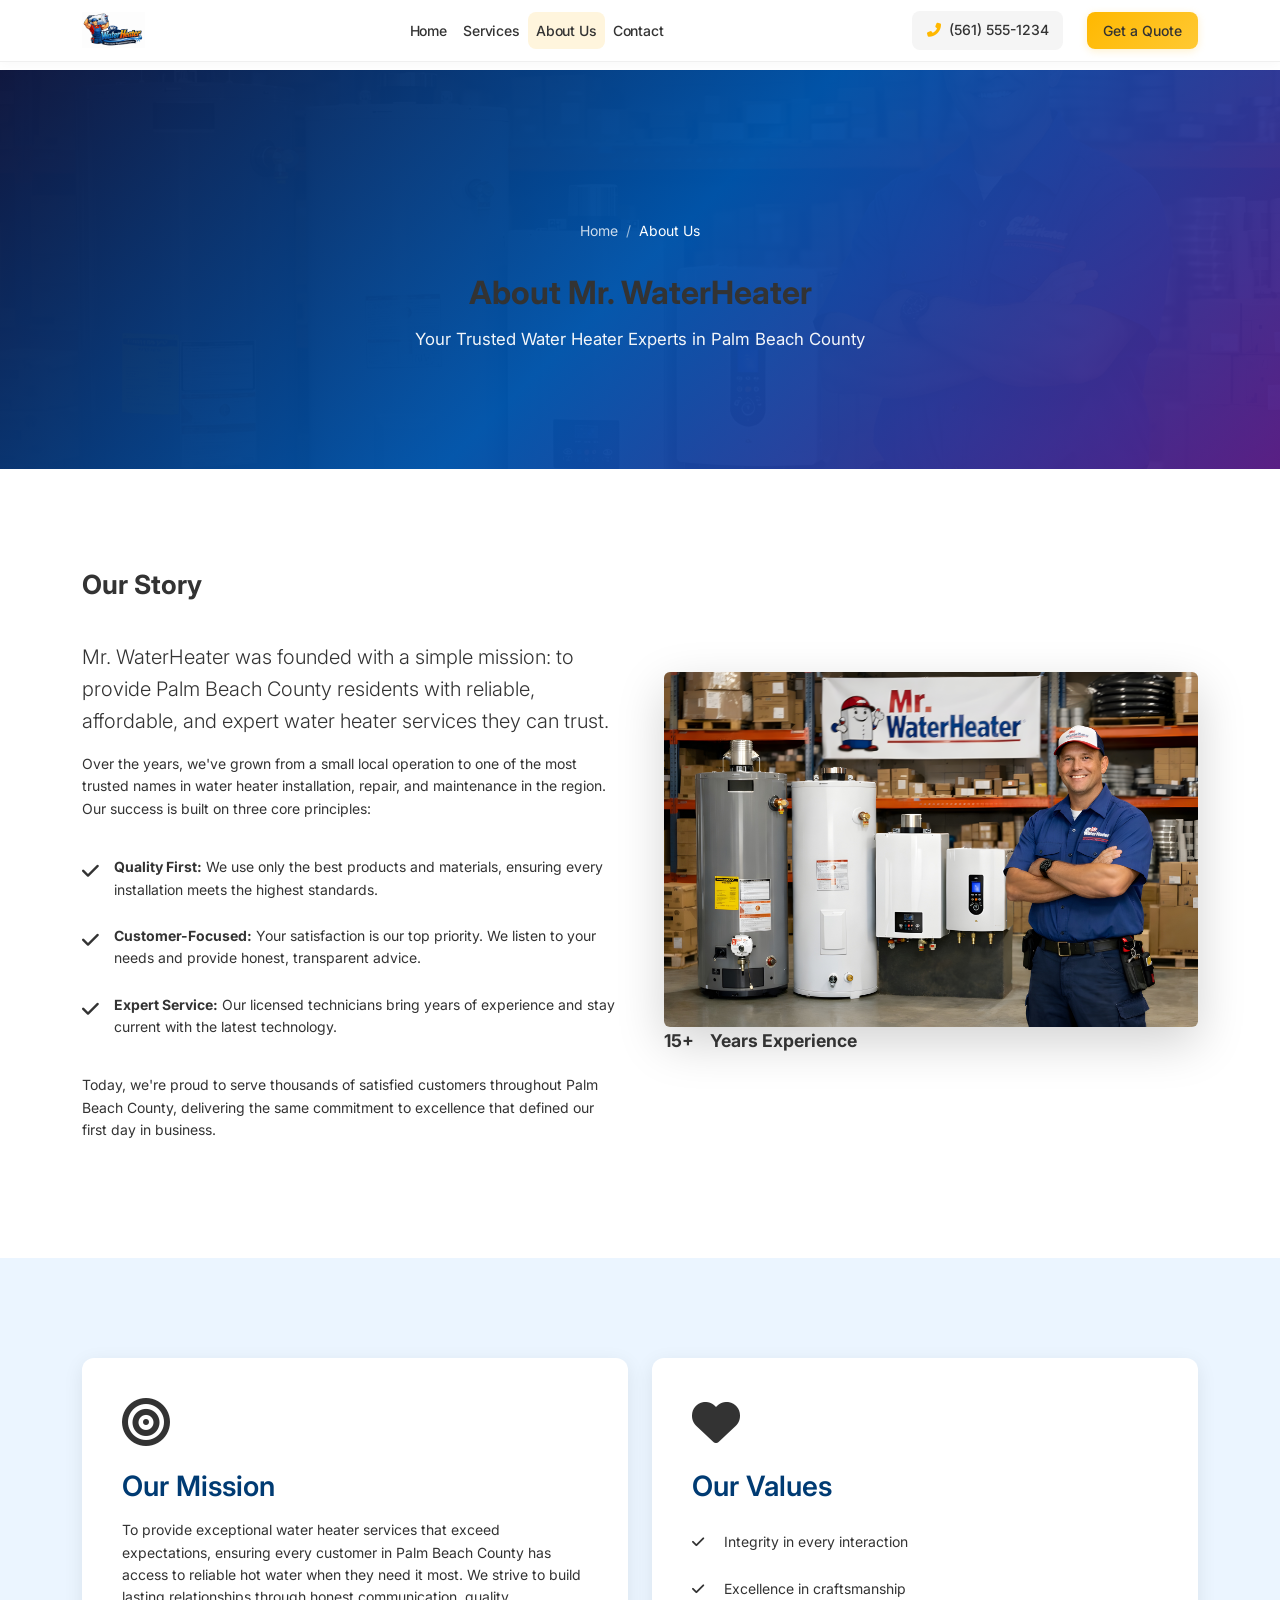
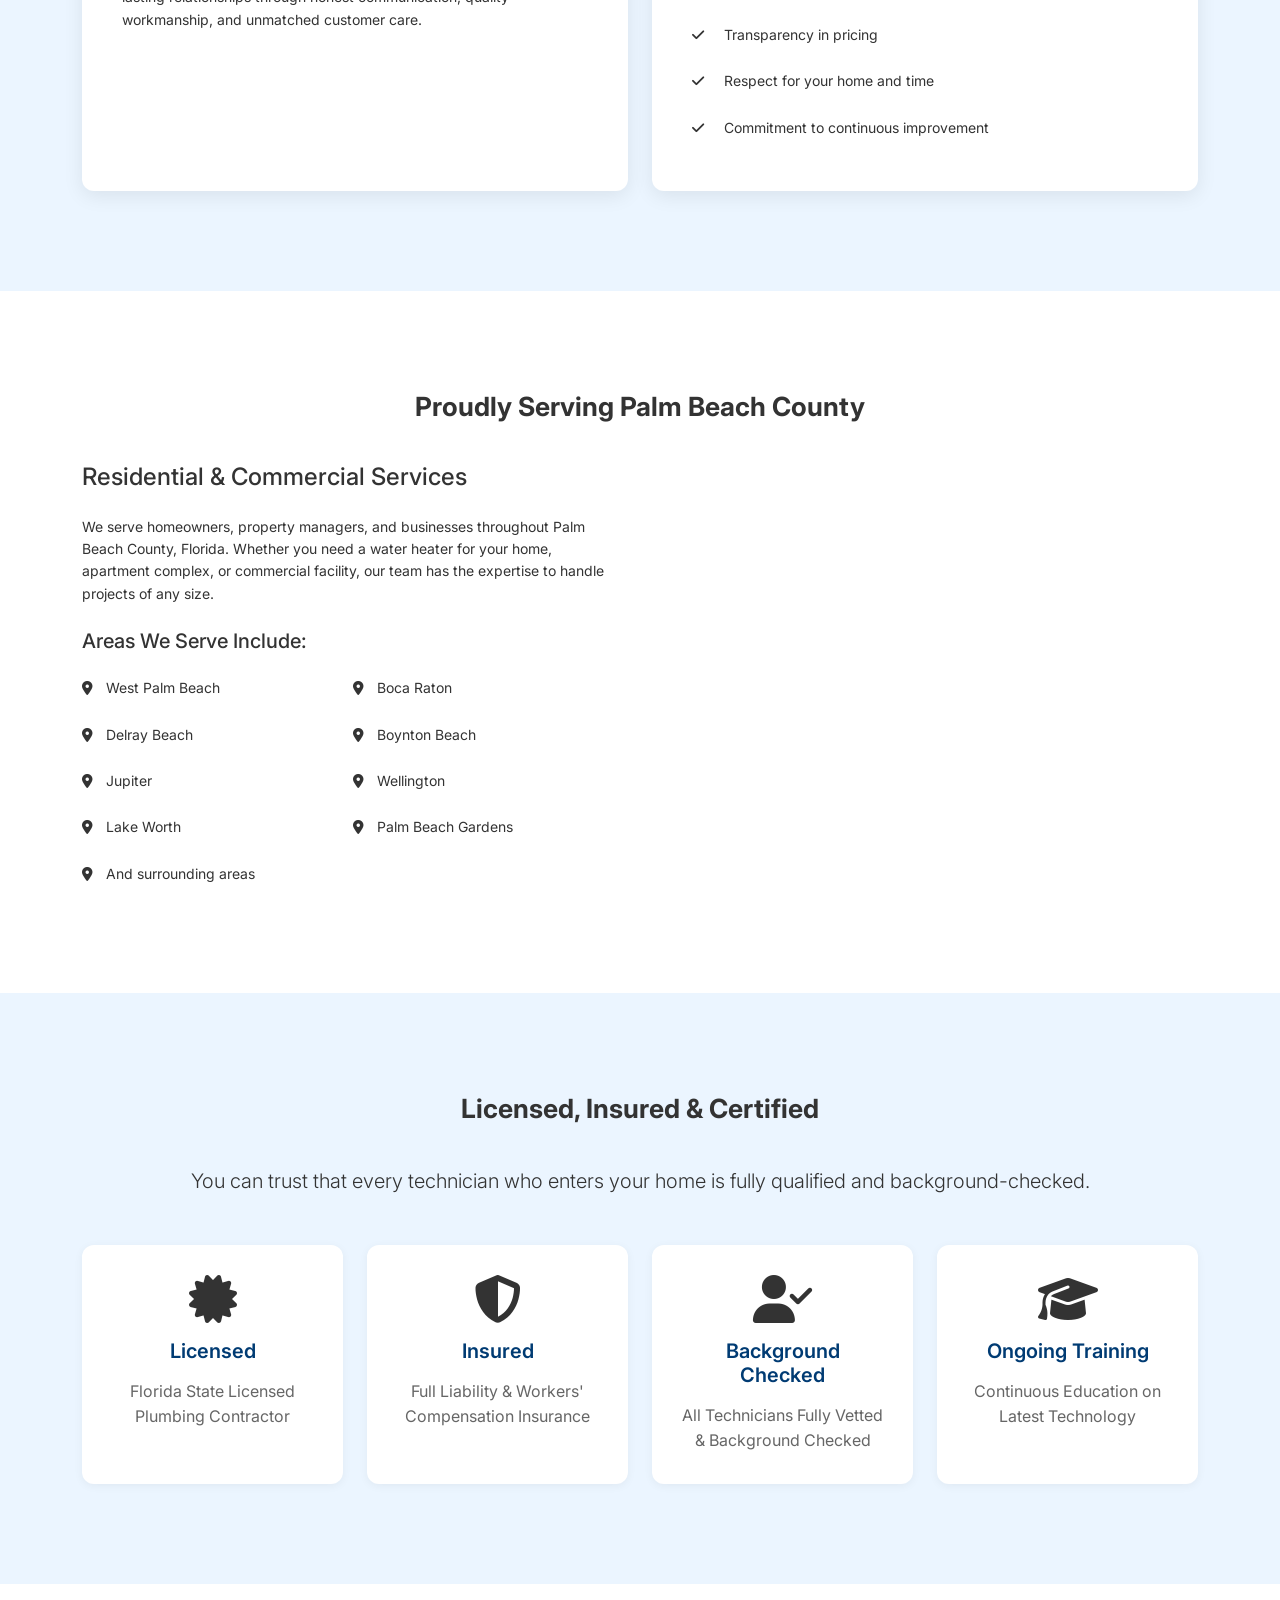
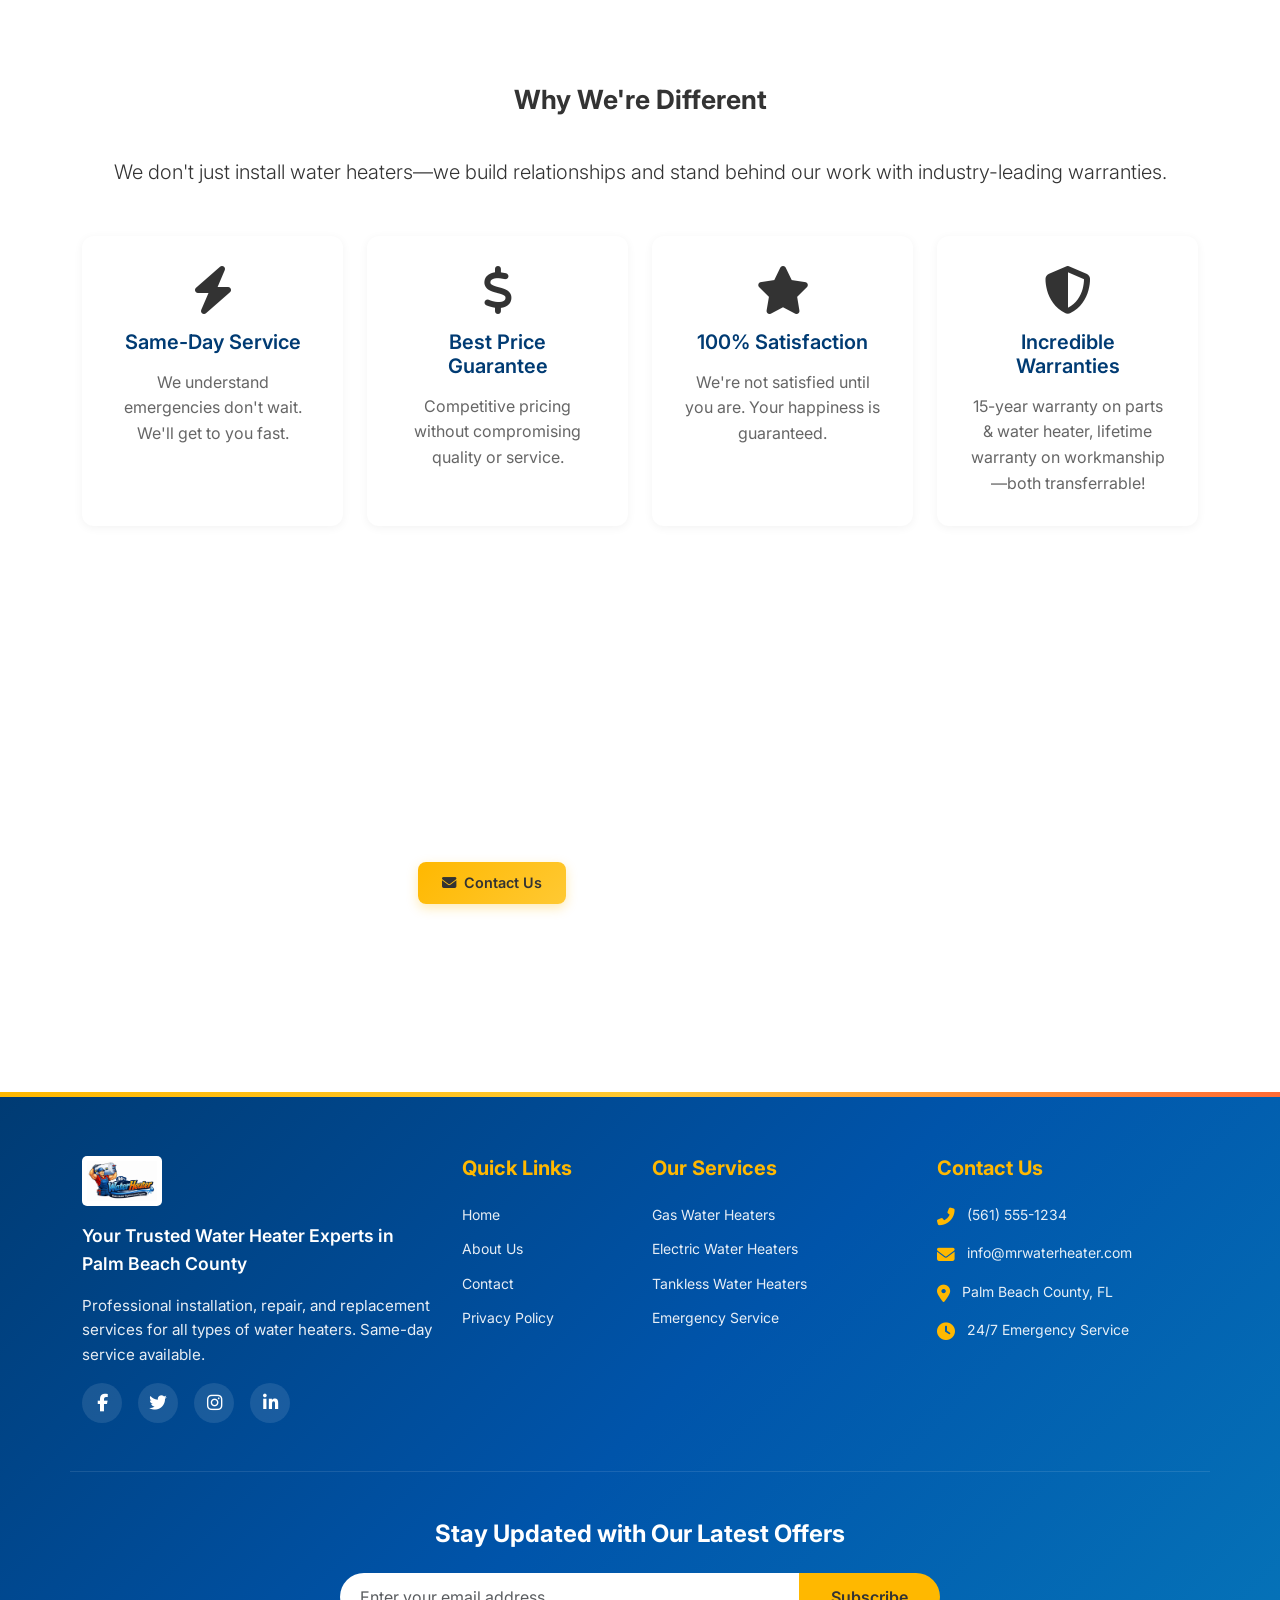
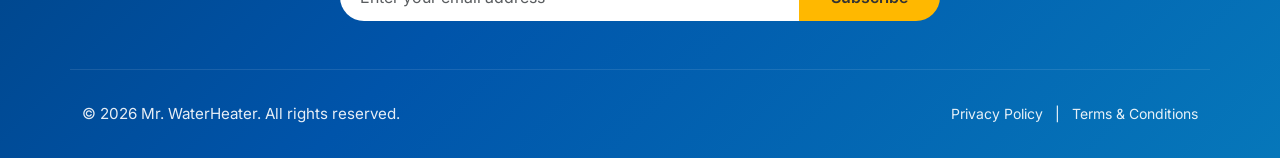
==== about.html @ acf5a7be "phase 1 deployment. Basic structure done basic css implemented" ====
<!DOCTYPE html>
<html lang="en">
<head>
    <meta charset="UTF-8">
    <meta name="viewport" content="width=device-width, initial-scale=1.0">
    <meta name="description" content="About Mr. WaterHeater - Your trusted water heater experts in Palm Beach County, Florida. Learn about our mission, values, and commitment to excellence.">
    <title>About Us - Mr. WaterHeater | Palm Beach County Water Heater Experts</title>
    
    <!-- Bootstrap CSS -->
    <link href="https://cdn.jsdelivr.net/npm/bootstrap@5.3.2/dist/css/bootstrap.min.css" rel="stylesheet">
    <!-- Font Awesome -->
    <link rel="stylesheet" href="https://cdnjs.cloudflare.com/ajax/libs/font-awesome/6.5.1/css/all.min.css">
    <!-- Google Fonts -->
    <link href="https://fonts.googleapis.com/css2?family=Inter:wght@400;500;600;700&display=swap" rel="stylesheet">
    <!-- Custom CSS -->
    <link rel="stylesheet" href="css/style.css">
</head>
<body>
    
    <!-- Navigation -->
    <nav class="navbar navbar-expand-lg navbar-light">
        <div class="container">
            <!-- Logo -->
            <a class="navbar-brand" href="index.html">
                <img src="assets/Mr. WaterHeater Logo v1.jpg" alt="Mr. WaterHeater Logo" class="logo">
            </a>

            <!-- Mobile Toggle Button -->
            <button class="navbar-toggler" type="button" data-bs-toggle="collapse" data-bs-target="#navbarNav" 
                    aria-controls="navbarNav" aria-expanded="false" aria-label="Toggle navigation">
                <span class="navbar-toggler-icon"></span>
            </button>

            <!-- Navigation Menu -->
            <div class="collapse navbar-collapse" id="navbarNav">
                <ul class="navbar-nav mx-auto">
                    <li class="nav-item">
                        <a class="nav-link" href="index.html">Home</a>
                    </li>
                    <li class="nav-item dropdown">
                        <a class="nav-link dropdown-toggle" href="#" id="servicesDropdown" role="button" 
                           data-bs-toggle="dropdown" aria-expanded="false">
                            Services
                        </a>
                        <ul class="dropdown-menu" aria-labelledby="servicesDropdown">
                            <li><a class="dropdown-item" href="gas-water-heaters.html">Gas Water Heaters</a></li>
                            <li><a class="dropdown-item" href="electric-water-heaters.html">Electric Water Heaters</a></li>
                            <li><a class="dropdown-item" href="tankless-water-heaters.html">Tankless Water Heaters</a></li>
                        </ul>
                    </li>
                    <li class="nav-item">
                        <a class="nav-link active" href="about.html">About Us</a>
                    </li>
                    <li class="nav-item">
                        <a class="nav-link" href="contact.html">Contact</a>
                    </li>
                </ul>

                <!-- Phone Number & CTA -->
                <div class="navbar-actions d-flex align-items-center">
                    <a href="tel:+15615551234" class="phone-number me-3">
                        <i class="fas fa-phone-alt me-2"></i>
                        <span>(561) 555-1234</span>
                    </a>
                    <a href="contact.html" class="btn btn-primary btn-nav-cta">Get a Quote</a>
                </div>
            </div>
        </div>
    </nav>

    <!-- Page Hero -->
    <section class="page-hero" style="background-image: linear-gradient(135deg, rgba(16, 24, 64, 0.88) 0%, rgba(0, 84, 170, 0.85) 50%, rgba(88, 28, 135, 0.80) 100%), url('assets/Water Heaters in Warehouse HD.png');">
        <div class="container">
            <div class="row">
                <div class="col-lg-8 mx-auto text-center">
                    <nav aria-label="breadcrumb" class="breadcrumb-nav">
                        <ol class="breadcrumb justify-content-center">
                            <li class="breadcrumb-item"><a href="index.html">Home</a></li>
                            <li class="breadcrumb-item active">About Us</li>
                        </ol>
                    </nav>
                    <h1 class="page-title">About Mr. WaterHeater</h1>
                    <p class="page-subtitle">Your Trusted Water Heater Experts in Palm Beach County</p>
                </div>
            </div>
        </div>
    </section>

    <!-- Main Content -->
    <main class="about-page-content">
        <!-- Company Story -->
        <section class="company-story-section">
            <div class="container">
                <div class="row align-items-center g-5">
                    <div class="col-lg-6 animate-on-scroll">
                        <h2 class="section-title text-start">Our Story</h2>
                        <p class="lead">Mr. WaterHeater was founded with a simple mission: to provide Palm Beach County residents with reliable, affordable, and expert water heater services they can trust.</p>
                        <p>Over the years, we've grown from a small local operation to one of the most trusted names in water heater installation, repair, and maintenance in the region. Our success is built on three core principles:</p>
                        <ul class="values-list">
                            <li><strong>Quality First:</strong> We use only the best products and materials, ensuring every installation meets the highest standards.</li>
                            <li><strong>Customer-Focused:</strong> Your satisfaction is our top priority. We listen to your needs and provide honest, transparent advice.</li>
                            <li><strong>Expert Service:</strong> Our licensed technicians bring years of experience and stay current with the latest technology.</li>
                        </ul>
                        <p>Today, we're proud to serve thousands of satisfied customers throughout Palm Beach County, delivering the same commitment to excellence that defined our first day in business.</p>
                    </div>
                    <div class="col-lg-6 animate-on-scroll">
                        <div class="about-image-wrapper">
                            <img src="assets/Water Heaters in Warehouse HD.png" alt="Mr. WaterHeater Warehouse" class="img-fluid rounded shadow-lg">
                            <div class="experience-badge">
                                <div class="badge-content">
                                    <span class="badge-number">15+</span>
                                    <span class="badge-text">Years Experience</span>
                                </div>
                            </div>
                        </div>
                    </div>
                </div>
            </div>
        </section>

        <!-- Our Mission & Values -->
        <section class="mission-values-section">
            <div class="container">
                <div class="row g-4">
                    <div class="col-lg-6 animate-on-scroll">
                        <div class="mission-card">
                            <i class="fas fa-bullseye"></i>
                            <h3>Our Mission</h3>
                            <p>To provide exceptional water heater services that exceed expectations, ensuring every customer in Palm Beach County has access to reliable hot water when they need it most. We strive to build lasting relationships through honest communication, quality workmanship, and unmatched customer care.</p>
                        </div>
                    </div>
                    <div class="col-lg-6 animate-on-scroll">
                        <div class="mission-card">
                            <i class="fas fa-heart"></i>
                            <h3>Our Values</h3>
                            <ul class="values-checklist">
                                <li>Integrity in every interaction</li>
                                <li>Excellence in craftsmanship</li>
                                <li>Transparency in pricing</li>
                                <li>Respect for your home and time</li>
                                <li>Commitment to continuous improvement</li>
                            </ul>
                        </div>
                    </div>
                </div>
            </div>
        </section>

        <!-- Service Area -->
        <section class="service-area-section">
            <div class="container">
                <h2 class="section-title">Proudly Serving Palm Beach County</h2>
                <div class="row align-items-center g-5">
                    <div class="col-lg-6 animate-on-scroll">
                        <h3 class="h4 mb-4">Residential & Commercial Services</h3>
                        <p>We serve homeowners, property managers, and businesses throughout Palm Beach County, Florida. Whether you need a water heater for your home, apartment complex, or commercial facility, our team has the expertise to handle projects of any size.</p>
                        <h4 class="h5 mt-4 mb-3">Areas We Serve Include:</h4>
                        <ul class="service-cities-list">
                            <li>West Palm Beach</li>
                            <li>Boca Raton</li>
                            <li>Delray Beach</li>
                            <li>Boynton Beach</li>
                            <li>Jupiter</li>
                            <li>Wellington</li>
                            <li>Lake Worth</li>
                            <li>Palm Beach Gardens</li>
                            <li>And surrounding areas</li>
                        </ul>
                    </div>
                    <div class="col-lg-6 animate-on-scroll">
                        <div class="map-wrapper">
                            <iframe 
                                src="https://www.google.com/maps/embed?pb=!1m18!1m12!1m3!1d456563.2796343468!2d-80.35813584999999!3d26.709723999999997!2m3!1f0!2f0!3f0!3m2!1i1024!2i768!4f13.1!3m3!1m2!1s0x88d8d6f0e3adf50f%3A0x5e2e5b5d5e5e5e5e!2sPalm%20Beach%20County%2C%20FL!5e0!3m2!1sen!2sus!4v1620000000000!5m2!1sen!2sus" 
                                width="100%" 
                                height="400" 
                                style="border:0; border-radius: 12px;" 
                                allowfullscreen="" 
                                loading="lazy">
                            </iframe>
                        </div>
                    </div>
                </div>
            </div>
        </section>

        <!-- Certifications & Licenses -->
        <section class="certifications-section">
            <div class="container">
                <h2 class="section-title">Licensed, Insured & Certified</h2>
                <p class="text-center lead mb-5">You can trust that every technician who enters your home is fully qualified and background-checked.</p>
                <div class="row g-4">
                    <div class="col-lg-3 col-md-6 animate-on-scroll">
                        <div class="cert-card">
                            <i class="fas fa-certificate"></i>
                            <h4>Licensed</h4>
                            <p>Florida State Licensed Plumbing Contractor</p>
                        </div>
                    </div>
                    <div class="col-lg-3 col-md-6 animate-on-scroll">
                        <div class="cert-card">
                            <i class="fas fa-shield-alt"></i>
                            <h4>Insured</h4>
                            <p>Full Liability & Workers' Compensation Insurance</p>
                        </div>
                    </div>
                    <div class="col-lg-3 col-md-6 animate-on-scroll">
                        <div class="cert-card">
                            <i class="fas fa-user-check"></i>
                            <h4>Background Checked</h4>
                            <p>All Technicians Fully Vetted & Background Checked</p>
                        </div>
                    </div>
                    <div class="col-lg-3 col-md-6 animate-on-scroll">
                        <div class="cert-card">
                            <i class="fas fa-graduation-cap"></i>
                            <h4>Ongoing Training</h4>
                            <p>Continuous Education on Latest Technology</p>
                        </div>
                    </div>
                </div>
            </div>
        </section>

        <!-- Why We're Different -->
        <section class="why-different-section">
            <div class="container">
                <h2 class="section-title">Why We're Different</h2>
                <p class="text-center lead mb-5">We don't just install water heaters—we build relationships and stand behind our work with industry-leading warranties.</p>
                <div class="row g-4">
                    <div class="col-lg-3 col-md-6 animate-on-scroll">
                        <div class="difference-card">
                            <i class="fas fa-bolt"></i>
                            <h4>Same-Day Service</h4>
                            <p>We understand emergencies don't wait. We'll get to you fast.</p>
                        </div>
                    </div>
                    <div class="col-lg-3 col-md-6 animate-on-scroll">
                        <div class="difference-card">
                            <i class="fas fa-dollar-sign"></i>
                            <h4>Best Price Guarantee</h4>
                            <p>Competitive pricing without compromising quality or service.</p>
                        </div>
                    </div>
                    <div class="col-lg-3 col-md-6 animate-on-scroll">
                        <div class="difference-card">
                            <i class="fas fa-star"></i>
                            <h4>100% Satisfaction</h4>
                            <p>We're not satisfied until you are. Your happiness is guaranteed.</p>
                        </div>
                    </div>
                    <div class="col-lg-3 col-md-6 animate-on-scroll">
                        <div class="difference-card">
                            <i class="fas fa-shield-alt"></i>
                            <h4>Incredible Warranties</h4>
                            <p>15-year warranty on parts & water heater, lifetime warranty on workmanship—both transferrable!</p>
                        </div>
                    </div>
                </div>
            </div>
        </section>

        <!-- CTA Section -->
        <section class="about-cta-section">
            <div class="container text-center">
                <h2 class="section-title">Ready to Experience the Mr. WaterHeater Difference?</h2>
                <p class="lead mb-4">Contact us today for a free consultation or to schedule your service.</p>
                <div class="cta-buttons">
                    <a href="contact.html" class="btn btn-primary btn-lg me-3 mb-3">
                        <i class="fas fa-envelope me-2"></i>Contact Us
                    </a>
                    <a href="tel:+15615551234" class="btn btn-outline btn-lg mb-3">
                        <i class="fas fa-phone-alt me-2"></i>Call (561) 555-1234
                    </a>
                </div>
            </div>
        </section>
    </main>

    <!-- Footer -->
    <footer class="footer">
        <div class="container">
            <div class="row footer-content">
                <!-- Company Info -->
                <div class="col-lg-4 col-md-6 mb-4 mb-lg-0">
                    <img src="assets/Mr. WaterHeater Logo v1.jpg" alt="Mr. WaterHeater Logo" class="footer-logo mb-3">
                    <p class="footer-tagline">Your Trusted Water Heater Experts in Palm Beach County</p>
                    <p class="footer-about">Professional installation, repair, and replacement services for all types of water heaters. Same-day service available.</p>
                    <div class="social-icons mt-3">
                        <a href="#" class="social-icon" aria-label="Facebook"><i class="fab fa-facebook-f"></i></a>
                        <a href="#" class="social-icon" aria-label="Twitter"><i class="fab fa-twitter"></i></a>
                        <a href="#" class="social-icon" aria-label="Instagram"><i class="fab fa-instagram"></i></a>
                        <a href="#" class="social-icon" aria-label="LinkedIn"><i class="fab fa-linkedin-in"></i></a>
                    </div>
                </div>

                <!-- Quick Links -->
                <div class="col-lg-2 col-md-6 mb-4 mb-lg-0">
                    <h5 class="footer-heading">Quick Links</h5>
                    <ul class="footer-links">
                        <li><a href="index.html">Home</a></li>
                        <li><a href="about.html">About Us</a></li>
                        <li><a href="contact.html">Contact</a></li>
                        <li><a href="privacy.html">Privacy Policy</a></li>
                    </ul>
                </div>

                <!-- Services -->
                <div class="col-lg-3 col-md-6 mb-4 mb-lg-0">
                    <h5 class="footer-heading">Our Services</h5>
                    <ul class="footer-links">
                        <li><a href="gas-water-heaters.html">Gas Water Heaters</a></li>
                        <li><a href="electric-water-heaters.html">Electric Water Heaters</a></li>
                        <li><a href="tankless-water-heaters.html">Tankless Water Heaters</a></li>
                        <li><a href="contact.html">Emergency Service</a></li>
                    </ul>
                </div>

                <!-- Contact Info -->
                <div class="col-lg-3 col-md-6 mb-4 mb-lg-0">
                    <h5 class="footer-heading">Contact Us</h5>
                    <ul class="footer-contact">
                        <li>
                            <i class="fas fa-phone-alt"></i>
                            <a href="tel:+15615551234">(561) 555-1234</a>
                        </li>
                        <li>
                            <i class="fas fa-envelope"></i>
                            <a href="mailto:info@mrwaterheater.com">info@mrwaterheater.com</a>
                        </li>
                        <li>
                            <i class="fas fa-map-marker-alt"></i>
                            <span>Palm Beach County, FL</span>
                        </li>
                        <li>
                            <i class="fas fa-clock"></i>
                            <span>24/7 Emergency Service</span>
                        </li>
                    </ul>
                </div>
            </div>

            <!-- Newsletter -->
            <div class="row footer-newsletter">
                <div class="col-lg-8 mx-auto text-center">
                    <h5 class="newsletter-heading">Stay Updated with Our Latest Offers</h5>
                    <form class="newsletter-form">
                        <div class="input-group">
                            <input type="email" class="form-control" placeholder="Enter your email address" required>
                            <button class="btn btn-accent" type="submit">Subscribe</button>
                        </div>
                    </form>
                </div>
            </div>

            <!-- Copyright Bar -->
            <div class="footer-bottom">
                <div class="row align-items-center">
                    <div class="col-md-6 text-center text-md-start">
                        <p class="mb-0">&copy; 2026 Mr. WaterHeater. All rights reserved.</p>
                    </div>
                    <div class="col-md-6 text-center text-md-end">
                        <a href="privacy.html" class="footer-bottom-link">Privacy Policy</a>
                        <span class="mx-2">|</span>
                        <a href="privacy.html" class="footer-bottom-link">Terms & Conditions</a>
                    </div>
                </div>
            </div>
        </div>
    </footer>

    <!-- Bootstrap JS -->
    <script src="https://cdn.jsdelivr.net/npm/bootstrap@5.3.2/dist/js/bootstrap.bundle.min.js"></script>
    <!-- Custom JS -->
    <script src="js/main.js"></script>
</body>
</html>
---- css/style.css ----
/* ==========================================
   Mr. WaterHeater - Custom Styles
   ========================================== */

/* ==========================================
   CSS Custom Properties (Color Palette)
   ========================================== */
:root {
    /* Primary Blues */
    --primary-dark: #003B73;
    --primary: #0054AA;
    --primary-light: #0677BA;
    --primary-lighter: #7BADD7;
    --primary-lightest: #EBF5FF;
    
    /* Modern Gradient Colors (inspired by ankar.ai) */
    --gradient-dark: #101840;
    --gradient-purple: #581C87;
    --gradient-blue: #0054AA;
    
    /* Accent Yellows/Golds */
    --accent-primary: #FFB800;
    --accent: #FFC933;
    --accent-light: #FFD966;
    --accent-lighter: #FFE999;
    --accent-lightest: #FFF5DD;
    
    /* Accent Oranges */
    --secondary: #FF6B35;
    --secondary-light: #FF8856;
    --secondary-lighter: #FFB599;
    --secondary-lightest: #FFE5DB;
    --secondary-bg: #FFF4F0;
    
    /* Neutral Colors */
    --white: #FFFFFF;
    --black: #000000;
    --gray-dark: #333333;
    --gray: #666666;
    --gray-light: #999999;
    --gray-lighter: #CCCCCC;
    --gray-lightest: #F5F5F5;
    
    /* Typography */
    --font-primary: 'Inter', sans-serif;
    --font-size-base: 14px;
    
    /* Spacing */
    --section-padding: 80px 0;
    --section-padding-mobile: 50px 0;
}

/* ==========================================
   Global Styles
   ========================================== */
* {
    margin: 0;
    padding: 0;
    box-sizing: border-box;
}

body {
    font-family: var(--font-primary);
    font-size: var(--font-size-base);
    color: var(--gray-dark);
    line-height: 1.6;
    overflow-x: hidden;
    padding-top: 70px; /* Match navbar height */
}

h1, h2, h3, h4, h5, h6 {
    font-weight: 700;
    line-height: 1.2;
    margin-bottom: 1rem;
    color: var(--gray-dark);
}

h1 { font-size: 2rem; }
h2 { font-size: 1.65rem; }
h3 { font-size: 1.35rem; }
h4 { font-size: 1.1rem; }
h5 { font-size: 0.95rem; }
h6 { font-size: 0.85rem; }

p {
    margin-bottom: 1rem;
}

a {
    text-decoration: none;
    transition: all 0.3s ease;
}

img {
    max-width: 100%;
    height: auto;
}

/* ==========================================
   Button Styles
   ========================================== */
.btn-primary {
    background: linear-gradient(135deg, var(--accent-primary) 0%, var(--accent) 100%);
    border: none;
    color: var(--gray-dark);
    padding: 0.65rem 1.5rem;
    font-weight: 600;
    font-size: 0.9rem;
    border-radius: 8px;
    transition: all 0.3s ease;
    box-shadow: 0 4px 12px rgba(255, 184, 0, 0.3);
}

.btn-primary:hover {
    background: linear-gradient(135deg, var(--accent) 0%, var(--accent-primary) 100%);
    transform: translateY(-3px);
    box-shadow: 0 6px 20px rgba(255, 184, 0, 0.4);
    color: var(--gray-dark);
}

.btn-secondary {
    background: linear-gradient(135deg, var(--primary) 0%, var(--primary-light) 100%);
    border: none;
    color: var(--white);
    padding: 12px 30px;
    font-weight: 600;
    border-radius: 8px;
    transition: all 0.3s ease;
    box-shadow: 0 4px 12px rgba(0, 84, 170, 0.25);
}

.btn-secondary:hover {
    background: linear-gradient(135deg, var(--primary-dark) 0%, var(--primary) 100%);
    transform: translateY(-3px);
    box-shadow: 0 6px 20px rgba(0, 84, 170, 0.35);
    color: var(--white);
}

.btn-outline {
    background-color: transparent;
    border: 2px solid var(--white);
    color: var(--white);
    padding: 12px 30px;
    font-weight: 600;
    border-radius: 8px;
    transition: all 0.3s ease;
}

.btn-outline:hover {
    background-color: var(--white);
    color: var(--primary-dark);
    transform: translateY(-2px);
    box-shadow: 0 4px 15px rgba(255, 255, 255, 0.3);
}

/* ==========================================
   Navigation - Modern Fintech Design
   ========================================== */
.navbar {
    position: fixed;
    top: 0;
    left: 0;
    right: 0;
    padding: 0.75rem 0;
    transition: all 0.3s ease;
    z-index: 1000;
    background: var(--white);
    border-bottom: 1px solid rgba(0, 0, 0, 0.06);
    box-shadow: 0 2px 12px rgba(0, 0, 0, 0.03);
}

.navbar .container {
    display: flex;
    align-items: center;
    justify-content: space-between;
    flex-wrap: wrap;
}

@keyframes navSlideDown {
    from {
        transform: translateY(-100%);
        opacity: 0;
    }
    to {
        transform: translateY(0);
        opacity: 1;
    }
}

.navbar.scrolled {
    padding: 0.75rem 0;
    box-shadow: 0 2px 16px rgba(0, 0, 0, 0.06);
    border-bottom: 1px solid rgba(0, 0, 0, 0.08);
}

/* Logo */
.navbar-brand {
    padding: 0;
    transition: all 0.3s ease;
}

.navbar-brand .logo {
    height: 38px;
    width: auto;
    transition: all 0.3s ease;
}

.navbar.scrolled .navbar-brand .logo {
    height: 38px;
}

/* Navbar Collapse */
.navbar-collapse {
    display: flex;
    flex-grow: 1;
    align-items: center;
    justify-content: space-between;
}

/* Navigation Links */
.navbar-nav .nav-link {
    color: var(--gray-dark);
    font-weight: 500;
    padding: 0.5rem 0.9rem;
    transition: all 0.3s ease;
    position: relative;
    font-size: 0.875rem;
    letter-spacing: -0.01em;
    line-height: 1.5;
}

.navbar-nav .nav-link:hover {
    color: var(--gray-dark);
    background: var(--gray-lightest);
    border-radius: 8px;
}

.navbar-nav .nav-link.active {
    color: var(--gray-dark);
    background: var(--accent-lightest);
    border-radius: 8px;
}

.navbar-nav .nav-link::after {
    display: none;
}

/* Dropdown Menu */
.dropdown-menu {
    border: 1px solid rgba(0, 0, 0, 0.08);
    background: var(--white);
    box-shadow: 0 12px 40px rgba(0, 0, 0, 0.12);
    border-radius: 12px;
    padding: 0.5rem;
    margin-top: 0.5rem;
}

.dropdown-item {
    padding: 0.55rem 0.9rem;
    color: var(--gray-dark);
    transition: all 0.3s ease;
    border-radius: 8px;
    font-weight: 500;
    font-size: 0.875rem;
}

.dropdown-item:hover {
    background: var(--gray-lightest);
    color: var(--gray-dark);
    transform: translateX(4px);
}

.dropdown-item.active {
    background: var(--accent-lightest);
    color: var(--gray-dark);
}

/* Phone Number */
.phone-number {
    color: var(--gray-dark);
    font-weight: 500;
    text-decoration: none;
    font-size: 0.875rem;
    white-space: nowrap;
    transition: all 0.3s ease;
    padding: 0.5rem 0.9rem;
    border-radius: 8px;
    background: var(--gray-lightest);
    display: inline-flex;
    align-items: center;
    flex-shrink: 0;
    min-width: fit-content;
}

.phone-number:hover {
    background: var(--gray-lighter);
    color: var(--gray-dark);
    transform: scale(1.02);
}

.phone-number i {
    color: var(--accent-primary);
    margin-right: 0.4rem;
    font-size: 0.875rem;
}

/* Navbar Actions Container */
.navbar-actions {
    display: flex;
    align-items: center;
    gap: 0.75rem;
    flex-shrink: 0;
}

.navbar-actions > * {
    margin: 0 !important;
}

.navbar-actions .phone-number {
    margin-right: 0.75rem !important;
}

.navbar-nav {
    align-items: center;
    margin-bottom: 0 !important;
    flex-wrap: nowrap;
}

/* CTA Button in Nav */
.btn-nav-cta {
    padding: 0.5rem 1rem;
    font-weight: 500;
    white-space: nowrap;
    font-size: 0.875rem;
    border-radius: 8px;
    box-shadow: 0 2px 8px rgba(255, 184, 0, 0.2);
    display: inline-flex;
    align-items: center;
    flex-shrink: 0;
    margin: 0 !important;
    height: auto;
    line-height: 1.5;
}

/* Smaller Desktop Adjustments */
@media (max-width: 1399px) {
    .navbar-brand .logo {
        height: 36px;
    }
    
    .navbar {
        padding: 0.7rem 0;
    }
}

/* Medium Screen Adjustments (tablets/small laptops) */
@media (max-width: 1199px) {
    .navbar-nav .nav-link {
        padding: 0.5rem 0.7rem;
        font-size: 0.8125rem;
    }
    
    .phone-number {
        padding: 0.5rem 0.75rem;
        font-size: 0.8125rem;
    }
    
    .phone-number span {
        display: inline;
    }
    
    .btn-nav-cta {
        padding: 0.5rem 0.85rem;
        font-size: 0.8125rem;
    }
    
    .navbar-actions {
        gap: 0.5rem;
    }
    
    .navbar-actions .phone-number {
        margin-right: 0.5rem !important;
    }
}

/* Mobile Styles */
@media (max-width: 991px) {
    .navbar-brand .logo {
        height: 40px;
    }

    .navbar-collapse {
        margin-top: 1rem;
        padding: 1.5rem;
        background: rgba(255, 255, 255, 0.98);
        backdrop-filter: blur(20px) saturate(180%);
        -webkit-backdrop-filter: blur(20px) saturate(180%);
        border-radius: 16px;
        box-shadow: 0 12px 40px rgba(0, 84, 170, 0.15);
        border: 1px solid rgba(0, 84, 170, 0.1);
    }

    .navbar-nav {
        margin-bottom: 1rem;
    }

    .navbar-nav .nav-link {
        padding: 0.75rem 1rem;
    }

    .navbar-nav .nav-link::after {
        display: none;
    }

    .navbar-actions {
        flex-direction: column;
        width: 100%;
        gap: 0.75rem;
    }

    .phone-number {
        width: 100%;
        justify-content: center;
        display: flex;
        padding: 0.75rem;
        background-color: var(--primary-lightest);
        border-radius: 5px;
        margin: 0 !important;
    }

    .btn-nav-cta {
        width: 100%;
        text-align: center;
    }

    .dropdown-menu {
        border: none;
        box-shadow: none;
        background-color: var(--gray-lightest);
        margin: 0;
    }

    .dropdown-item {
        padding-left: 2rem;
    }
}

/* Navbar Toggler */
.navbar-toggler {
    border: none;
    padding: 0.6rem 0.8rem;
    background: rgba(0, 84, 170, 0.1);
    border-radius: 8px;
}

.navbar-toggler:focus {
    box-shadow: 0 0 0 3px rgba(0, 84, 170, 0.2);
    outline: none;
}

.navbar-toggler:hover {
    background: rgba(0, 84, 170, 0.15);
}

.navbar-toggler-icon {
    background-image: url("data:image/svg+xml,%3csvg xmlns='http://www.w3.org/2000/svg' viewBox='0 0 30 30'%3e%3cpath stroke='rgba(0, 84, 170, 1)' stroke-linecap='round' stroke-miterlimit='10' stroke-width='2.5' d='M4 7h22M4 15h22M4 23h22'/%3e%3c/svg%3e");
    width: 24px;
    height: 24px;
}

/* ==========================================
   Hero Section
   ========================================== */
.hero-section {
    position: relative;
    height: 100vh;
    min-height: 600px;
    display: flex;
    align-items: center;
    justify-content: center;
    overflow: hidden;
    margin-bottom: 0;
    margin-top: 0;
}

/* Video Background */
.hero-video {
    position: absolute;
    top: 0;
    left: 0;
    width: 100%;
    height: 100%;
    z-index: 1;
    object-fit: cover;
    object-position: center center;
}

/* Overlay - Modern subtle gradient inspired by ankar.ai */
.hero-overlay {
    position: absolute;
    top: 0;
    left: 0;
    width: 100%;
    height: 100%;
    background: linear-gradient(135deg, rgba(16, 24, 64, 0.55) 0%, rgba(0, 84, 170, 0.35) 50%, rgba(88, 28, 135, 0.25) 100%);
    z-index: 2;
}

/* Hero Content */
.hero-content {
    position: relative;
    z-index: 3;
    color: var(--white);
    width: 100%;
}

.hero-title {
    font-size: 2.15rem;
    font-weight: 700;
    color: var(--white);
    margin-bottom: 1.2rem;
    text-shadow: 2px 2px 8px rgba(0, 0, 0, 0.4);
    line-height: 1.2;
    letter-spacing: -0.5px;
}

.hero-subtitle {
    font-size: 1.05rem;
    font-weight: 500;
    color: var(--white);
    margin-bottom: 2rem;
    text-shadow: 1px 1px 3px rgba(0, 0, 0, 0.3);
}

.hero-buttons {
    display: flex;
    justify-content: center;
    align-items: center;
    flex-wrap: wrap;
    gap: 1.25rem;
}

.hero-buttons .btn {
    min-width: 170px;
    padding: 0.875rem 1.75rem;
    font-size: 0.95rem;
    font-weight: 600;
    box-shadow: 0 4px 15px rgba(0, 0, 0, 0.25);
    transition: all 0.4s cubic-bezier(0.4, 0, 0.2, 1);
}

.hero-buttons .btn:hover {
    transform: translateY(-3px);
    box-shadow: 0 8px 25px rgba(0, 0, 0, 0.35);
}

.hero-buttons .btn-primary:hover {
    box-shadow: 0 8px 25px rgba(255, 184, 0, 0.5);
}

.hero-buttons .btn-outline:hover {
    background: rgba(255, 255, 255, 0.15);
    backdrop-filter: blur(10px);
}

/* Scroll Indicator */
.hero-scroll-indicator {
    position: absolute;
    bottom: 2rem;
    left: 50%;
    transform: translateX(-50%);
}

.scroll-down {
    display: inline-block;
    width: 40px;
    height: 40px;
    border: 2px solid var(--white);
    border-radius: 50%;
    color: var(--white);
    text-decoration: none;
    display: flex;
    align-items: center;
    justify-content: center;
    font-size: 1.2rem;
    animation: bounce 2s infinite;
    transition: all 0.3s ease;
}

.scroll-down:hover {
    background-color: var(--accent-primary);
    border-color: var(--accent-primary);
    color: var(--gray-dark);
}

@keyframes bounce {
    0%, 20%, 50%, 80%, 100% {
        transform: translateY(0);
    }
    40% {
        transform: translateY(-10px);
    }
    60% {
        transform: translateY(-5px);
    }
}

/* Hero Animations - Smooth and delayed */
.animate-fade-in {
    animation: fadeIn 1.2s cubic-bezier(0.4, 0, 0.2, 1) 0.5s forwards;
    opacity: 0;
}

.animate-fade-in-delay {
    animation: fadeIn 1.2s cubic-bezier(0.4, 0, 0.2, 1) 0.9s forwards;
    opacity: 0;
}

.animate-slide-up {
    animation: slideUp 1.2s cubic-bezier(0.4, 0, 0.2, 1) 1.3s forwards;
    opacity: 0;
}

@keyframes fadeIn {
    from {
        opacity: 0;
        transform: translateY(20px);
    }
    to {
        opacity: 1;
        transform: translateY(0);
    }
}

@keyframes slideUp {
    from {
        opacity: 0;
        transform: translateY(40px);
    }
    to {
        opacity: 1;
        transform: translateY(0);
    }
}

/* Hero Responsive */
@media (max-width: 991px) {
    .hero-title {
        font-size: 2.2rem;
    }

    .hero-subtitle {
        font-size: 1.25rem;
    }

    .hero-buttons .btn {
        min-width: 180px;
        padding: 0.875rem 1.5rem;
        font-size: 1rem;
    }
}

@media (max-width: 767px) {
    .hero-section {
        min-height: 500px;
    }

    .hero-title {
        font-size: 2rem;
    }

    .hero-subtitle {
        font-size: 1.1rem;
        margin-bottom: 2rem;
    }

    .hero-buttons {
        flex-direction: column;
        align-items: center;
    }

    .hero-buttons .btn {
        width: 100%;
        max-width: 300px;
    }

    .hero-scroll-indicator {
        bottom: 1rem;
    }
}

/* Hero styles will be added here */

/* ==========================================
   Sections
   ========================================== */
section {
    padding: var(--section-padding);
}

/* Add top padding for first sections on non-home pages */
.page-hero {
    margin-top: 0;
    padding-top: 100px;
    padding-bottom: 80px;
}

/* Fix service and about page content being covered */
.service-page-content,
.about-page-content {
    padding-top: 0;
}

.emergency-banner {
    margin-top: 70px;
}

/* ==========================================
   5 Key Points Banner
   ========================================== */
.key-points-banner {
    background: linear-gradient(135deg, #101840 0%, #0054AA 40%, #581C87 100%);
    color: var(--white);
    padding: 3rem 0;
    margin-bottom: 0;
    position: relative;
    overflow: hidden;
}

.key-points-banner::before {
    content: '';
    position: absolute;
    top: 0;
    left: 0;
    right: 0;
    bottom: 0;
    background: linear-gradient(45deg, transparent 30%, rgba(255, 255, 255, 0.05) 50%, transparent 70%);
    pointer-events: none;
}

.key-point-item {
    text-align: center;
    padding: 1.2rem;
    transition: all 0.3s ease;
}

.key-point-item:hover {
    transform: translateY(-5px);
}

.key-point-icon {
    width: 70px;
    height: 70px;
    background: linear-gradient(135deg, var(--accent-primary) 0%, var(--accent) 100%);
    border-radius: 50%;
    display: flex;
    align-items: center;
    justify-content: center;
    margin: 0 auto 1rem;
    box-shadow: 0 8px 25px rgba(255, 184, 0, 0.4);
    transition: all 0.3s ease;
    border: 3px solid rgba(255, 255, 255, 0.3);
}

.key-point-item:hover .key-point-icon {
    transform: scale(1.15) rotate(5deg);
    box-shadow: 0 12px 35px rgba(255, 184, 0, 0.6);
    border-color: rgba(255, 255, 255, 0.6);
}

.key-point-icon i {
    font-size: 1.65rem;
    color: var(--gray-dark);
    font-weight: 900;
}

.key-point-title {
    font-size: 0.95rem;
    font-weight: 700;
    color: var(--white);
    margin-bottom: 0.4rem;
}

.key-point-text {
    font-size: 0.825rem;
    color: var(--white);
    opacity: 0.9;
    margin-bottom: 0;
}

.warranty-note {
    color: var(--accent-primary);
    font-size: 0.8rem;
    font-weight: 600;
    margin: 0;
    font-style: italic;
}

/* Key Points Responsive */
@media (max-width: 991px) {
    .key-points-banner .row.g-4 {
        row-gap: 2rem !important;
    }

    .key-point-icon {
        width: 70px;
        height: 70px;
    }

    .key-point-icon i {
        font-size: 1.75rem;
    }
}

@media (max-width: 767px) {
    .key-points-banner {
        padding: 2.5rem 0;
    }

    .key-point-item {
        padding: 1rem;
    }

    .key-point-icon {
        width: 60px;
        height: 60px;
    }

    .key-point-icon i {
        font-size: 1.5rem;
    }

    .key-point-title {
        font-size: 1rem;
    }

    .key-point-text {
        font-size: 0.875rem;
    }
}

/* ==========================================
   Why Choose Us Section
   ========================================== */
.why-choose-section {
    background-color: var(--primary-lightest);
}

.feature-box {
    background: linear-gradient(135deg, var(--white) 0%, var(--primary-lightest) 100%);
    padding: 2.5rem 2rem;
    border-radius: 15px;
    box-shadow: 0 6px 20px rgba(0, 84, 170, 0.1);
    height: 100%;
    transition: all 0.4s ease;
    border: 1px solid rgba(0, 84, 170, 0.05);
}

.feature-box:hover {
    transform: translateY(-10px);
    box-shadow: 0 15px 40px rgba(0, 84, 170, 0.2);
    border-color: var(--primary-light);
}

.feature-icon {
    width: 75px;
    height: 75px;
    background: linear-gradient(135deg, var(--accent-primary) 0%, var(--accent) 100%);
    border-radius: 50%;
    display: flex;
    align-items: center;
    justify-content: center;
    margin-bottom: 1.5rem;
    box-shadow: 0 6px 20px rgba(255, 184, 0, 0.35);
    transition: all 0.3s ease;
}

.feature-box:hover .feature-icon {
    transform: scale(1.1);
    box-shadow: 0 10px 30px rgba(255, 184, 0, 0.5);
}

.feature-icon i {
    font-size: 2rem;
    color: var(--gray-dark);
    font-weight: 900;
}

.feature-title {
    font-size: 1.25rem;
    font-weight: 700;
    color: var(--gray-dark);
    margin-bottom: 1rem;
}

.feature-text {
    font-size: 0.975rem;
    color: var(--gray);
    line-height: 1.7;
    margin-bottom: 0;
}

/* ==========================================
   Testimonials Section
   ========================================== */
.testimonials-section {
    background-color: var(--white);
}

.testimonial-card {
    background-color: var(--gray-lightest);
    padding: 2.5rem 2rem;
    border-radius: 10px;
    height: 100%;
    display: flex;
    flex-direction: column;
    transition: all 0.3s ease;
    border: 2px solid transparent;
}

.testimonial-card:hover {
    border-color: var(--primary-light);
    transform: translateY(-5px);
}

.testimonial-rating {
    color: var(--accent-primary);
    font-size: 1.1rem;
    margin-bottom: 1.5rem;
}

.testimonial-rating i {
    margin-right: 0.25rem;
}

.testimonial-text {
    font-size: 1rem;
    color: var(--gray-dark);
    line-height: 1.7;
    font-style: italic;
    margin-bottom: 2rem;
    flex-grow: 1;
}

.testimonial-author {
    display: flex;
    align-items: center;
    gap: 1rem;
    margin-top: auto;
}

.author-avatar {
    width: 60px;
    height: 60px;
    background: linear-gradient(135deg, var(--primary) 0%, var(--primary-light) 100%);
    border-radius: 50%;
    display: flex;
    align-items: center;
    justify-content: center;
    color: var(--white);
    font-size: 1.5rem;
    flex-shrink: 0;
}

.author-name {
    font-size: 1.1rem;
    font-weight: 700;
    color: var(--primary-dark);
    margin-bottom: 0.25rem;
}

.author-location {
    font-size: 0.9rem;
    color: var(--gray);
    margin-bottom: 0;
}

/* ==========================================
   Map Section
   ========================================== */
.map-section {
    background-color: var(--gray-lightest);
}

.map-container {
    border-radius: 10px;
    overflow: hidden;
    box-shadow: 0 5px 20px rgba(0, 0, 0, 0.1);
}

.service-areas h5 {
    color: var(--primary-dark);
    font-weight: 700;
}

.service-areas p {
    font-size: 1rem;
}

/* ==========================================
   Quote Form Section
   ========================================== */
.quote-form-section {
    background: linear-gradient(135deg, var(--primary-dark) 0%, var(--primary) 100%);
    color: var(--white);
}

.quote-form-wrapper {
    background-color: var(--white);
    padding: 3rem;
    border-radius: 15px;
    box-shadow: 0 10px 40px rgba(0, 0, 0, 0.2);
}

.quote-form .form-label {
    font-weight: 600;
    color: var(--gray-dark);
    margin-bottom: 0.5rem;
}

.quote-form .form-control,
.quote-form .form-select {
    padding: 0.75rem 1rem;
    border: 2px solid var(--gray-lighter);
    border-radius: 8px;
    transition: all 0.3s ease;
}

.quote-form .form-control:focus,
.quote-form .form-select:focus {
    border-color: var(--primary);
    box-shadow: 0 0 0 0.2rem rgba(6, 119, 186, 0.25);
}

.quote-form .invalid-feedback {
    font-weight: 500;
}

.form-note a {
    color: var(--gray-dark);
    text-decoration: underline;
}

@media (max-width: 767px) {
    .quote-form-wrapper {
        padding: 2rem 1.5rem;
    }
}

/* ==========================================
   Mission Section
   ========================================== */
.mission-section {
    background: linear-gradient(135deg, rgba(6, 119, 186, 0.05) 0%, rgba(0, 84, 170, 0.1) 100%);
    padding: 5rem 0;
}

.mission-content {
    position: relative;
}

.quote-icon {
    font-size: 3rem;
    color: var(--accent-primary);
    opacity: 0.3;
}

.mission-title {
    font-size: 2.2rem;
    font-weight: 700;
    color: var(--primary-dark);
    margin: 2rem 0;
}

.mission-text {
    font-size: 1.25rem;
    line-height: 2;
    color: var(--gray-dark);
    margin: 2rem 0;
}

@media (max-width: 767px) {
    .mission-title {
        font-size: 2rem;
    }

    .mission-text {
        font-size: 1.1rem;
    }

    .quote-icon {
        font-size: 2rem;
    }
}

/* ==========================================
   Services Section
   ========================================== */
.services-section {
    background-color: var(--white);
}

.service-card {
    background: linear-gradient(to bottom, var(--white) 0%, var(--primary-lightest) 100%);
    border-radius: 15px;
    padding: 2.5rem 2rem;
    box-shadow: 0 8px 25px rgba(0, 84, 170, 0.12);
    transition: all 0.4s ease;
    height: 100%;
    display: flex;
    flex-direction: column;
    border: 1px solid rgba(0, 84, 170, 0.08);
}

.service-card:hover {
    transform: translateY(-15px);
    box-shadow: 0 20px 50px rgba(0, 84, 170, 0.25);
    border-color: var(--accent-primary);
}

.service-icon {
    width: 75px;
    height: 75px;
    background: linear-gradient(135deg, var(--primary) 0%, var(--primary-light) 100%);
    border-radius: 50%;
    display: flex;
    align-items: center;
    justify-content: center;
    margin-bottom: 1.25rem;
    transition: all 0.4s ease;
    box-shadow: 0 6px 20px rgba(0, 84, 170, 0.3);
    border: 3px solid rgba(255, 255, 255, 0.8);
}

.service-card:hover .service-icon {
    background: linear-gradient(135deg, var(--accent-primary) 0%, var(--accent) 100%);
    transform: rotate(360deg) scale(1.1);
    box-shadow: 0 10px 30px rgba(255, 184, 0, 0.5);
}

.service-icon i {
    font-size: 1.75rem;
    color: var(--white);
}

.service-title {
    font-size: 1.35rem;
    font-weight: 700;
    color: var(--gray-dark);
    margin-bottom: 0.85rem;
}

.service-description {
    font-size: 0.925rem;
    color: var(--gray);
    margin-bottom: 1.25rem;
    line-height: 1.7;
    flex-grow: 1;
}

.service-features {
    list-style: none;
    padding: 0;
    margin-bottom: 1.5rem;
}

.service-features li {
    padding: 0.4rem 0;
    color: var(--gray-dark);
    display: flex;
    align-items: center;
    font-size: 0.9rem;
}

.service-features i {
    color: var(--secondary);
    margin-right: 0.75rem;
    font-size: 1rem;
}

.service-card .btn {
    margin-top: auto;
}

.btn-outline-primary {
    border: 2px solid var(--primary);
    color: var(--primary);
    background-color: transparent;
    font-weight: 600;
    transition: all 0.3s ease;
}

.btn-outline-primary:hover {
    background-color: var(--primary);
    color: var(--white);
    border-color: var(--primary);
}

@media (max-width: 991px) {
    .service-card {
        padding: 2rem 1.5rem;
    }
}

/* ==========================================
   About Section
   ========================================== */
.about-section {
    background-color: var(--gray-lightest);
}

.about-image-wrapper {
    position: relative;
}

.about-image-wrapper img {
    border-radius: 10px;
    box-shadow: 0 10px 30px rgba(0, 0, 0, 0.15);
}

.about-badge {
    position: absolute;
    bottom: -20px;
    right: 20px;
    background: linear-gradient(135deg, var(--accent-primary) 0%, var(--accent) 100%);
    padding: 1.5rem 2rem;
    border-radius: 10px;
    box-shadow: 0 5px 20px rgba(0, 0, 0, 0.2);
}

.badge-content {
    display: flex;
    align-items: center;
    gap: 1rem;
    color: var(--gray-dark);
}

.badge-content i {
    font-size: 2rem;
}

.badge-content span {
    font-size: 1.1rem;
    font-weight: 700;
}

@media (max-width: 991px) {
    .about-badge {
        bottom: -15px;
        right: 15px;
        padding: 1rem 1.5rem;
    }

    .badge-content i {
        font-size: 1.5rem;
    }

    .badge-content span {
        font-size: 1rem;
    }
}

@media (max-width: 767px) {
    .about-badge {
        position: static;
        margin-top: 1rem;
        display: inline-block;
    }
}

/* ==========================================
   Animations
   ========================================== */
.animate-on-scroll {
    opacity: 0;
    transform: translateY(30px);
    transition: all 0.6s ease;
}

.animate-on-scroll.animated {
    opacity: 1;
    transform: translateY(0);
}

.fade-in {
    animation: fadeIn 0.6s ease forwards;
}

@keyframes fadeIn {
    from {
        opacity: 0;
    }
    to {
        opacity: 1;
    }
}

.slide-up {
    animation: slideUp 0.6s ease forwards;
}

@keyframes slideUp {
    from {
        opacity: 0;
        transform: translateY(30px);
    }
    to {
        opacity: 1;
        transform: translateY(0);
    }
}

/* ==========================================
   Responsive Design
   ========================================== */
@media (max-width: 991px) {
    h1 { font-size: 2.2rem; }
    h2 { font-size: 2rem; }
    h3 { font-size: 1.75rem; }
    
    section {
        padding: var(--section-padding-mobile);
    }
}

@media (max-width: 767px) {
    h1 { font-size: 2rem; }
    h2 { font-size: 1.75rem; }
    h3 { font-size: 1.5rem; }
    
    .btn-primary,
    .btn-secondary,
    .btn-outline {
        padding: 10px 25px;
        font-size: 0.9rem;
    }
}

/* ==========================================
   Utility Classes
   ========================================== */
.text-primary { color: var(--gray-dark) !important; }
.text-accent { color: var(--accent-primary) !important; }
.text-secondary { color: var(--secondary) !important; }

.bg-primary { background-color: var(--primary) !important; }
.bg-primary-light { background-color: var(--primary-lightest) !important; }
.bg-accent { background-color: var(--accent-primary) !important; }
.bg-secondary { background-color: var(--secondary-bg) !important; }

.section-title {
    font-size: 1.65rem;
    font-weight: 700;
    color: var(--gray-dark);
    margin-bottom: 2.5rem;
    text-align: center;
}

.section-subtitle {
    font-size: 0.975rem;
    color: var(--gray);
    text-align: center;
    margin-bottom: 2.5rem;
    max-width: 700px;
    margin-left: auto;
    margin-right: auto;
}

/* Back to Top Button */
.back-to-top {
    position: fixed;
    bottom: 30px;
    right: 30px;
    width: 50px;
    height: 50px;
    background: linear-gradient(135deg, var(--primary) 0%, var(--primary-light) 100%);
    color: var(--white);
    border: none;
    border-radius: 50%;
    font-size: 1.25rem;
    cursor: pointer;
    opacity: 0;
    visibility: hidden;
    transition: all 0.3s ease;
    z-index: 999;
    box-shadow: 0 5px 20px rgba(0, 0, 0, 0.2);
}

.back-to-top.show {
    opacity: 1;
    visibility: visible;
}

.back-to-top:hover {
    transform: translateY(-5px);
    box-shadow: 0 8px 25px rgba(0, 0, 0, 0.3);
    background: linear-gradient(135deg, var(--accent-primary) 0%, var(--accent) 100%);
}

/* ==========================================
   Footer
   ========================================== */
.footer {
    background: linear-gradient(135deg, var(--primary-dark) 0%, var(--primary) 50%, var(--primary-light) 100%);
    color: var(--white);
    padding-top: 4rem;
    margin-top: 4rem;
    position: relative;
    overflow: hidden;
}

.footer::before {
    content: '';
    position: absolute;
    top: 0;
    left: 0;
    right: 0;
    height: 5px;
    background: linear-gradient(90deg, var(--accent-primary) 0%, var(--accent) 50%, var(--secondary) 100%);
}

.footer-content {
    padding-bottom: 3rem;
    border-bottom: 1px solid rgba(255, 255, 255, 0.1);
}

/* Footer Logo */
.footer-logo {
    height: 50px;
    width: auto;
    background-color: white;
    padding: 5px;
    border-radius: 5px;
}

.footer-tagline {
    font-weight: 600;
    font-size: 1.1rem;
    margin-bottom: 1rem;
}

.footer-about {
    font-size: 0.95rem;
    line-height: 1.6;
    opacity: 0.9;
}

/* Footer Headings */
.footer-heading {
    font-size: 1.25rem;
    font-weight: 700;
    margin-bottom: 1.5rem;
    color: var(--accent-primary);
}

/* Footer Links */
.footer-links {
    list-style: none;
    padding: 0;
    margin: 0;
}

.footer-links li {
    margin-bottom: 0.75rem;
}

.footer-links a {
    color: var(--white);
    text-decoration: none;
    opacity: 0.9;
    transition: all 0.3s ease;
    display: inline-block;
}

.footer-links a:hover {
    opacity: 1;
    color: var(--accent-primary);
    transform: translateX(5px);
}

/* Footer Contact */
.footer-contact {
    list-style: none;
    padding: 0;
    margin: 0;
}

.footer-contact li {
    margin-bottom: 1rem;
    display: flex;
    align-items: flex-start;
}

.footer-contact i {
    color: var(--accent-primary);
    margin-right: 0.75rem;
    margin-top: 0.25rem;
    font-size: 1.1rem;
}

.footer-contact a,
.footer-contact span {
    color: var(--white);
    text-decoration: none;
    opacity: 0.9;
    transition: all 0.3s ease;
}

.footer-contact a:hover {
    opacity: 1;
    color: var(--accent-primary);
}

/* Social Icons */
.social-icons {
    display: flex;
    gap: 1rem;
}

.social-icon {
    width: 40px;
    height: 40px;
    border-radius: 50%;
    background-color: rgba(255, 255, 255, 0.1);
    display: flex;
    align-items: center;
    justify-content: center;
    color: var(--white);
    font-size: 1.1rem;
    transition: all 0.3s ease;
    text-decoration: none;
}

.social-icon:hover {
    background-color: var(--accent-primary);
    color: var(--white);
    transform: translateY(-3px);
}

/* Newsletter */
.footer-newsletter {
    padding: 3rem 0;
    border-bottom: 1px solid rgba(255, 255, 255, 0.1);
}

.newsletter-heading {
    color: var(--white);
    font-size: 1.5rem;
    font-weight: 700;
    margin-bottom: 1.5rem;
}

.newsletter-form .input-group {
    max-width: 600px;
    margin: 0 auto;
}

.newsletter-form .form-control {
    padding: 0.75rem 1.25rem;
    border: none;
    border-radius: 50px 0 0 50px;
    font-size: 1rem;
}

.newsletter-form .form-control:focus {
    box-shadow: none;
    border-color: var(--accent-primary);
}

.newsletter-form .btn-accent {
    padding: 0.75rem 2rem;
    background-color: var(--accent-primary);
    border: none;
    border-radius: 0 50px 50px 0;
    color: var(--gray-dark);
    font-weight: 600;
    transition: all 0.3s ease;
}

.newsletter-form .btn-accent:hover {
    background-color: var(--accent);
    transform: scale(1.05);
}

/* Footer Bottom */
.footer-bottom {
    padding: 2rem 0;
}

.footer-bottom p {
    opacity: 0.9;
    font-size: 0.95rem;
}

.footer-bottom-link {
    color: var(--white);
    text-decoration: none;
    opacity: 0.9;
    transition: all 0.3s ease;
}

.footer-bottom-link:hover {
    opacity: 1;
    color: var(--accent-primary);
}

/* Footer Responsive */
@media (max-width: 767px) {
    .footer {
        padding-top: 3rem;
    }

    .footer-heading {
        margin-top: 1.5rem;
    }

    .newsletter-form .input-group {
        flex-direction: column;
    }

    .newsletter-form .form-control,
    .newsletter-form .btn-accent {
        border-radius: 50px;
        width: 100%;
    }

    .newsletter-form .btn-accent {
        margin-top: 0.75rem;
    }

    .footer-bottom {
        text-align: center;
    }

    .footer-bottom .col-md-6:last-child {
        margin-top: 1rem;
    }
}

/* ===========================
   Service Pages Styles
   =========================== */

/* Page Hero */
.page-hero {
    padding: 150px 0 100px;
    background-size: cover;
    background-position: center;
    background-repeat: no-repeat;
    color: white;
    position: relative;
}

.page-hero::before {
    content: '';
    position: absolute;
    top: 0;
    left: 0;
    right: 0;
    bottom: 0;
    background: linear-gradient(135deg, rgba(16, 24, 64, 0.88) 0%, rgba(0, 84, 170, 0.85) 50%, rgba(88, 28, 135, 0.80) 100%);
    z-index: 1;
}

.page-hero .container {
    position: relative;
    z-index: 2;
}

.breadcrumb-nav {
    margin-bottom: 2rem;
}

.breadcrumb {
    background: transparent;
    padding: 0;
    margin: 0;
}

.breadcrumb-item a {
    color: rgba(255, 255, 255, 0.8);
    text-decoration: none;
    transition: color 0.3s ease;
}

.breadcrumb-item a:hover {
    color: white;
}

.breadcrumb-item.active {
    color: white;
}

.breadcrumb-item + .breadcrumb-item::before {
    color: rgba(255, 255, 255, 0.6);
}

.page-title {
    font-size: 2rem;
    font-weight: 700;
    margin-bottom: 0.85rem;
}

.page-subtitle {
    font-size: 1.05rem;
    font-weight: 400;
    opacity: 0.95;
}

/* Service Intro Section */
.service-intro-section {
    padding: 100px 0;
    background: white;
}

.service-image-wrapper img {
    width: 100%;
    height: auto;
}

/* Benefits Section */
.benefits-section {
    padding: 100px 0;
    background: var(--primary-lightest);
}

.benefit-card {
    background: white;
    padding: 40px 30px;
    border-radius: 12px;
    text-align: center;
    height: 100%;
    transition: all 0.3s ease;
    box-shadow: 0 2px 10px rgba(0, 0, 0, 0.05);
}

.benefit-card:hover {
    transform: translateY(-10px);
    box-shadow: 0 10px 30px rgba(0, 84, 170, 0.15);
}

.benefit-icon {
    width: 80px;
    height: 80px;
    background: linear-gradient(135deg, var(--accent-primary), var(--accent-secondary));
    border-radius: 50%;
    display: flex;
    align-items: center;
    justify-content: center;
    margin: 0 auto 1.5rem;
    transition: transform 0.3s ease;
}

.benefit-card:hover .benefit-icon {
    transform: scale(1.1);
}

.benefit-icon i {
    font-size: 2rem;
    color: white;
}

.benefit-card h4 {
    font-size: 1.25rem;
    font-weight: 600;
    margin-bottom: 1rem;
    color: var(--primary-dark);
}

.benefit-card p {
    font-size: 1rem;
    color: var(--gray);
    margin: 0;
}

/* Services Offered Section */
.services-offered-section {
    padding: 100px 0;
    background: white;
}

.service-detail-card {
    background: var(--primary-lightest);
    padding: 40px;
    border-radius: 12px;
    height: 100%;
    transition: all 0.3s ease;
    border-left: 4px solid var(--primary-color);
}

.service-detail-card:hover {
    transform: translateY(-5px);
    box-shadow: 0 10px 30px rgba(0, 84, 170, 0.15);
    border-left-color: var(--accent-primary);
}

.service-detail-card i {
    font-size: 3rem;
    color: var(--primary-color);
    margin-bottom: 1.5rem;
    display: block;
    transition: color 0.3s ease;
}

.service-detail-card:hover i {
    color: var(--accent-primary);
}

.service-detail-card h3 {
    font-size: 1.5rem;
    font-weight: 600;
    margin-bottom: 1rem;
    color: var(--primary-dark);
}

.service-detail-card p {
    font-size: 1rem;
    color: var(--gray);
    margin-bottom: 1.5rem;
}

.service-detail-card ul {
    list-style: none;
    padding: 0;
    margin: 0;
}

.service-detail-card ul li {
    padding: 0.5rem 0;
    padding-left: 1.5rem;
    position: relative;
    color: var(--gray-dark);
}

.service-detail-card ul li::before {
    content: '\f00c';
    font-family: 'Font Awesome 6 Free';
    font-weight: 900;
    position: absolute;
    left: 0;
    color: var(--success-green);
}

/* Safety Section */
.safety-section {
    padding: 100px 0;
    background: var(--primary-lightest);
}

.safety-alert {
    background: linear-gradient(135deg, #fff3cd, #fff8e1);
    border: 2px solid var(--accent-secondary);
    border-left: 6px solid var(--accent-tertiary);
    padding: 40px;
    border-radius: 12px;
    max-width: 900px;
    margin: 0 auto;
}

.safety-alert i {
    font-size: 3rem;
    color: var(--accent-tertiary);
    margin-bottom: 1rem;
    display: block;
}

.safety-alert h3 {
    font-size: 1.75rem;
    font-weight: 600;
    color: var(--primary-dark);
    margin-bottom: 1rem;
}

.safety-alert p {
    font-size: 1.1rem;
    color: var(--gray-dark);
    margin-bottom: 1rem;
}

.safety-alert ul {
    list-style: none;
    padding: 0;
    margin: 1.5rem 0 0 0;
}

.safety-alert ul li {
    padding: 0.5rem 0;
    padding-left: 2rem;
    position: relative;
    color: var(--gray-dark);
    font-size: 1rem;
}

.safety-alert ul li::before {
    content: '\f06a';
    font-family: 'Font Awesome 6 Free';
    font-weight: 900;
    position: absolute;
    left: 0;
    color: var(--accent-tertiary);
}

/* Use Cases Section */
.use-cases-section {
    padding: 100px 0;
    background: white;
}

.use-case-item {
    background: var(--primary-lightest);
    padding: 30px;
    border-radius: 12px;
    height: 100%;
    transition: all 0.3s ease;
}

.use-case-item:hover {
    transform: translateY(-5px);
    box-shadow: 0 10px 30px rgba(0, 84, 170, 0.1);
}

.use-case-item i {
    font-size: 2.5rem;
    color: var(--primary-color);
    margin-bottom: 1rem;
    display: block;
}

.use-case-item h4 {
    font-size: 1.25rem;
    font-weight: 600;
    margin-bottom: 1rem;
    color: var(--primary-dark);
}

.use-case-item p {
    font-size: 1rem;
    color: var(--gray);
    margin: 0;
}

/* Comparison Section */
.comparison-section {
    padding: 100px 0;
    background: white;
}

.comparison-list {
    list-style: none;
    padding: 0;
    margin: 0;
}

.comparison-list li {
    padding: 1rem 0;
    font-size: 1.1rem;
    color: var(--gray-dark);
    display: flex;
    align-items: flex-start;
    gap: 1rem;
}

.comparison-list i {
    font-size: 1.5rem;
    margin-top: 0.2rem;
}

/* Right Choice Section */
.right-choice-section {
    padding: 100px 0;
    background: var(--primary-lightest);
}

.right-choice-card {
    background: white;
    padding: 40px;
    border-radius: 12px;
    height: 100%;
    box-shadow: 0 5px 20px rgba(0, 0, 0, 0.08);
}

.right-choice-card.good-fit {
    border-top: 4px solid var(--success-green);
}

.right-choice-card.consider-alternatives {
    border-top: 4px solid var(--primary-color);
}

.right-choice-card h4 {
    font-size: 1.5rem;
    font-weight: 600;
    margin-bottom: 1.5rem;
    color: var(--primary-dark);
}

.right-choice-card h4 i {
    margin-right: 0.5rem;
}

.right-choice-card ul {
    list-style: none;
    padding: 0;
    margin: 0;
}

.right-choice-card ul li {
    padding: 0.75rem 0;
    padding-left: 1.5rem;
    position: relative;
    color: var(--gray-dark);
    font-size: 1rem;
    border-bottom: 1px solid var(--primary-lightest);
}

.right-choice-card ul li:last-child {
    border-bottom: none;
}

.right-choice-card ul li::before {
    content: '\f00c';
    font-family: 'Font Awesome 6 Free';
    font-weight: 900;
    position: absolute;
    left: 0;
    color: var(--primary-color);
}

/* Why Choose CTA Section */
.why-choose-cta-section {
    padding: 100px 0;
    background: linear-gradient(135deg, var(--primary-dark), var(--primary-color));
    color: white;
}

.why-choose-cta-section .section-title {
    color: white;
}

.cta-feature {
    background: rgba(255, 255, 255, 0.1);
    padding: 30px 20px;
    border-radius: 12px;
    text-align: center;
    transition: all 0.3s ease;
    height: 100%;
    border: 1px solid rgba(255, 255, 255, 0.2);
}

.cta-feature:hover {
    background: rgba(255, 255, 255, 0.15);
    transform: translateY(-5px);
}

.cta-feature i {
    font-size: 2.5rem;
    margin-bottom: 1rem;
    display: block;
    color: var(--accent-primary);
}

.cta-feature h5 {
    font-size: 1.1rem;
    font-weight: 600;
    margin: 0;
    color: white;
}

/* Service Page Responsive */
@media (max-width: 767px) {
    .page-title {
        font-size: 2.2rem;
    }
    
    .page-subtitle {
        font-size: 1.2rem;
    }
    
    .page-hero {
        padding: 120px 0 80px;
    }
    
    .service-intro-section,
    .benefits-section,
    .services-offered-section,
    .safety-section,
    .use-cases-section,
    .comparison-section,
    .right-choice-section,
    .why-choose-cta-section {
        padding: 60px 0;
    }
}

/* ===========================
   About Page Styles
   =========================== */

.company-story-section,
.mission-values-section,
.service-area-section,
.certifications-section,
.why-different-section,
.about-cta-section {
    padding: 100px 0;
}

.company-story-section {
    background: white;
}

.mission-values-section {
    background: var(--primary-lightest);
}

.service-area-section {
    background: white;
}

.certifications-section {
    background: var(--primary-lightest);
}

.why-different-section {
    background: white;
}

.about-cta-section {
    background: linear-gradient(135deg, var(--primary-dark), var(--primary-color));
    color: white;
}

.about-cta-section .section-title {
    color: white;
}

.values-list {
    list-style: none;
    padding: 0;
    margin: 1.5rem 0;
}

.values-list li {
    padding: 0.75rem 0;
    padding-left: 2rem;
    position: relative;
    color: var(--gray-dark);
}

.values-list li::before {
    content: '\f00c';
    font-family: 'Font Awesome 6 Free';
    font-weight: 900;
    position: absolute;
    left: 0;
    color: var(--success-green);
    font-size: 1.2rem;
}

.mission-card {
    background: white;
    padding: 40px;
    border-radius: 12px;
    height: 100%;
    box-shadow: 0 5px 20px rgba(0, 0, 0, 0.08);
}

.mission-card i {
    font-size: 3rem;
    color: var(--primary-color);
    margin-bottom: 1.5rem;
    display: block;
}

.mission-card h3 {
    font-size: 1.75rem;
    font-weight: 600;
    margin-bottom: 1rem;
    color: var(--primary-dark);
}

.values-checklist {
    list-style: none;
    padding: 0;
    margin: 1rem 0 0 0;
}

.values-checklist li {
    padding: 0.75rem 0;
    padding-left: 2rem;
    position: relative;
    color: var(--gray-dark);
}

.values-checklist li::before {
    content: '\f00c';
    font-family: 'Font Awesome 6 Free';
    font-weight: 900;
    position: absolute;
    left: 0;
    color: var(--success-green);
}

.service-cities-list {
    list-style: none;
    padding: 0;
    margin: 0;
    display: grid;
    grid-template-columns: repeat(2, 1fr);
    gap: 0.5rem;
}

.service-cities-list li {
    padding: 0.5rem 0;
    padding-left: 1.5rem;
    position: relative;
    color: var(--gray-dark);
}

.service-cities-list li::before {
    content: '\f3c5';
    font-family: 'Font Awesome 6 Free';
    font-weight: 900;
    position: absolute;
    left: 0;
    color: var(--primary-color);
}

.cert-card,
.difference-card {
    background: white;
    padding: 30px;
    border-radius: 12px;
    text-align: center;
    height: 100%;
    transition: all 0.3s ease;
    box-shadow: 0 2px 10px rgba(0, 0, 0, 0.05);
}

.cert-card:hover,
.difference-card:hover {
    transform: translateY(-10px);
    box-shadow: 0 10px 30px rgba(0, 84, 170, 0.15);
}

.cert-card i,
.difference-card i {
    font-size: 3rem;
    color: var(--primary-color);
    margin-bottom: 1rem;
    display: block;
}

.cert-card h4,
.difference-card h4 {
    font-size: 1.25rem;
    font-weight: 600;
    margin-bottom: 1rem;
    color: var(--primary-dark);
}

.cert-card p,
.difference-card p {
    font-size: 1rem;
    color: var(--gray);
    margin: 0;
}

/* ===========================
   Contact Page Styles
   =========================== */

.emergency-banner {
    background: linear-gradient(135deg, var(--accent-tertiary), var(--accent-quaternary));
    color: white;
    padding: 30px 0;
    margin-top: 80px;
}

.emergency-banner h2 {
    font-size: 1.75rem;
    font-weight: 600;
    margin-bottom: 0.5rem;
}

.emergency-banner p {
    font-size: 1.1rem;
}

.emergency-banner .btn-light {
    background: white;
    color: var(--accent-tertiary);
    font-weight: 600;
}

.contact-section {
    padding: 100px 0;
    background: white;
}

.contact-form-wrapper,
.contact-info-wrapper {
    background: var(--primary-lightest);
    padding: 40px;
    border-radius: 12px;
    height: 100%;
}

.contact-form .form-label {
    font-weight: 600;
    color: var(--primary-dark);
    margin-bottom: 0.5rem;
}

.contact-form .form-control,
.contact-form .form-select {
    border: 2px solid var(--gray-light);
    padding: 0.75rem 1rem;
    font-size: 1rem;
}

.contact-form .form-control:focus,
.contact-form .form-select:focus {
    border-color: var(--primary-color);
    box-shadow: 0 0 0 0.2rem rgba(0, 84, 170, 0.1);
}

.contact-info-item {
    display: flex;
    gap: 1.5rem;
    margin-bottom: 2.5rem;
    padding-bottom: 2rem;
    border-bottom: 1px solid rgba(0, 84, 170, 0.1);
}

.contact-info-item:last-of-type {
    border-bottom: none;
    margin-bottom: 0;
    padding-bottom: 0;
}

.info-icon {
    width: 60px;
    height: 60px;
    background: linear-gradient(135deg, var(--primary-color), var(--secondary-color));
    border-radius: 50%;
    display: flex;
    align-items: center;
    justify-content: center;
    flex-shrink: 0;
}

.info-icon i {
    font-size: 1.5rem;
    color: white;
}

.info-content h4 {
    font-size: 1.25rem;
    font-weight: 600;
    color: var(--primary-dark);
    margin-bottom: 0.5rem;
}

.contact-link {
    color: var(--primary-color);
    text-decoration: none;
    font-weight: 600;
    font-size: 1.1rem;
    transition: color 0.3s ease;
}

.contact-link:hover {
    color: var(--secondary-color);
}

/* ===========================
   Legal Page Styles
   =========================== */

.legal-section {
    padding: 100px 0;
    background: white;
}

.legal-block {
    margin-bottom: 4rem;
}

.legal-block:last-child {
    margin-bottom: 0;
}

.legal-block h2 {
    font-size: 2.2rem;
    font-weight: 700;
    color: var(--primary-dark);
    margin-bottom: 1.5rem;
    padding-bottom: 1rem;
    border-bottom: 3px solid var(--primary-color);
}

.legal-block h3 {
    font-size: 1.5rem;
    font-weight: 600;
    color: var(--primary-dark);
    margin-top: 2rem;
    margin-bottom: 1rem;
}

.legal-block p,
.legal-block li {
    font-size: 1rem;
    line-height: 1.8;
    color: var(--gray-dark);
}

.legal-block ul,
.legal-block ol {
    margin: 1rem 0 1.5rem 1.5rem;
}

.legal-block ul li,
.legal-block ol li {
    margin-bottom: 0.75rem;
}

.legal-block a {
    color: var(--primary-color);
    text-decoration: none;
    font-weight: 600;
}

.legal-block a:hover {
    color: var(--secondary-color);
    text-decoration: underline;
}

.contact-list {
    list-style: none;
    padding: 0;
    margin: 1rem 0;
}

.contact-list li {
    padding: 0.5rem 0;
}

.legal-divider {
    margin: 4rem 0;
    border: 0;
    border-top: 2px solid var(--primary-lightest);
}

/* More styles will be added as we build each section */
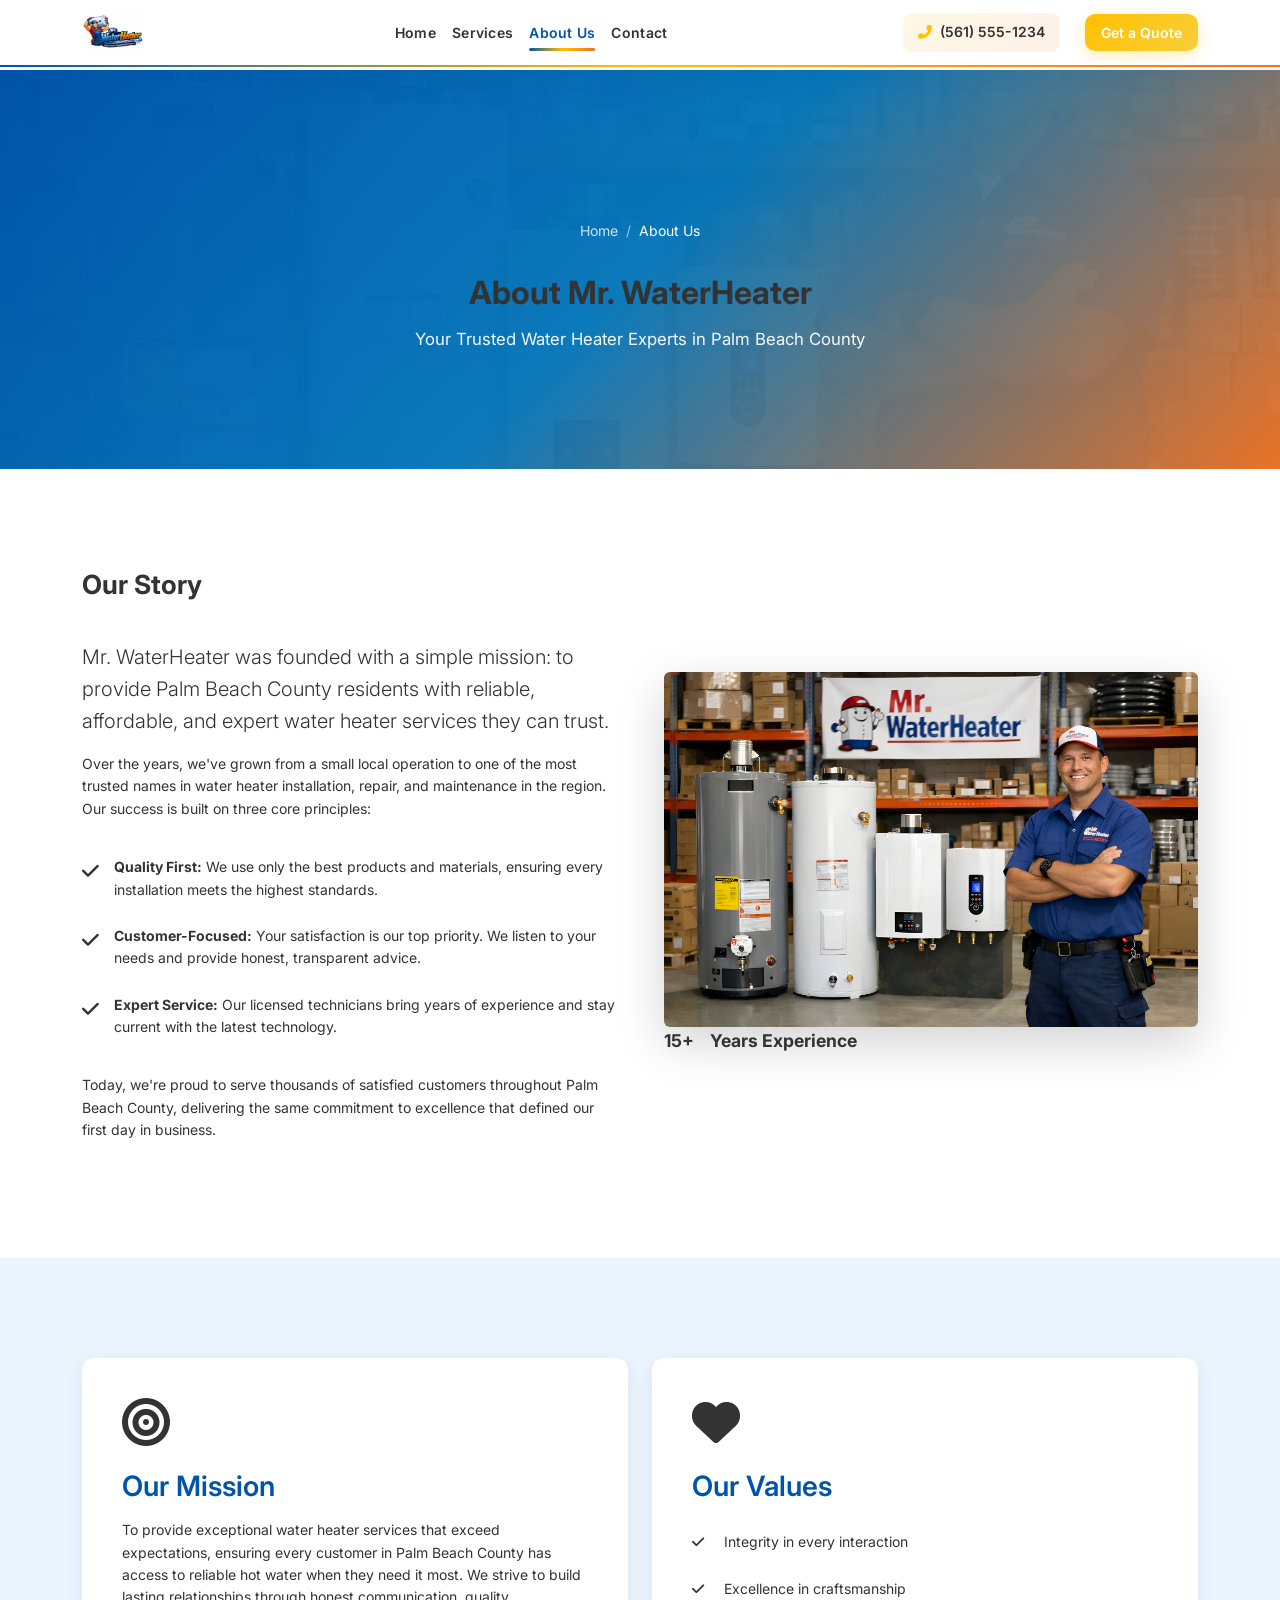
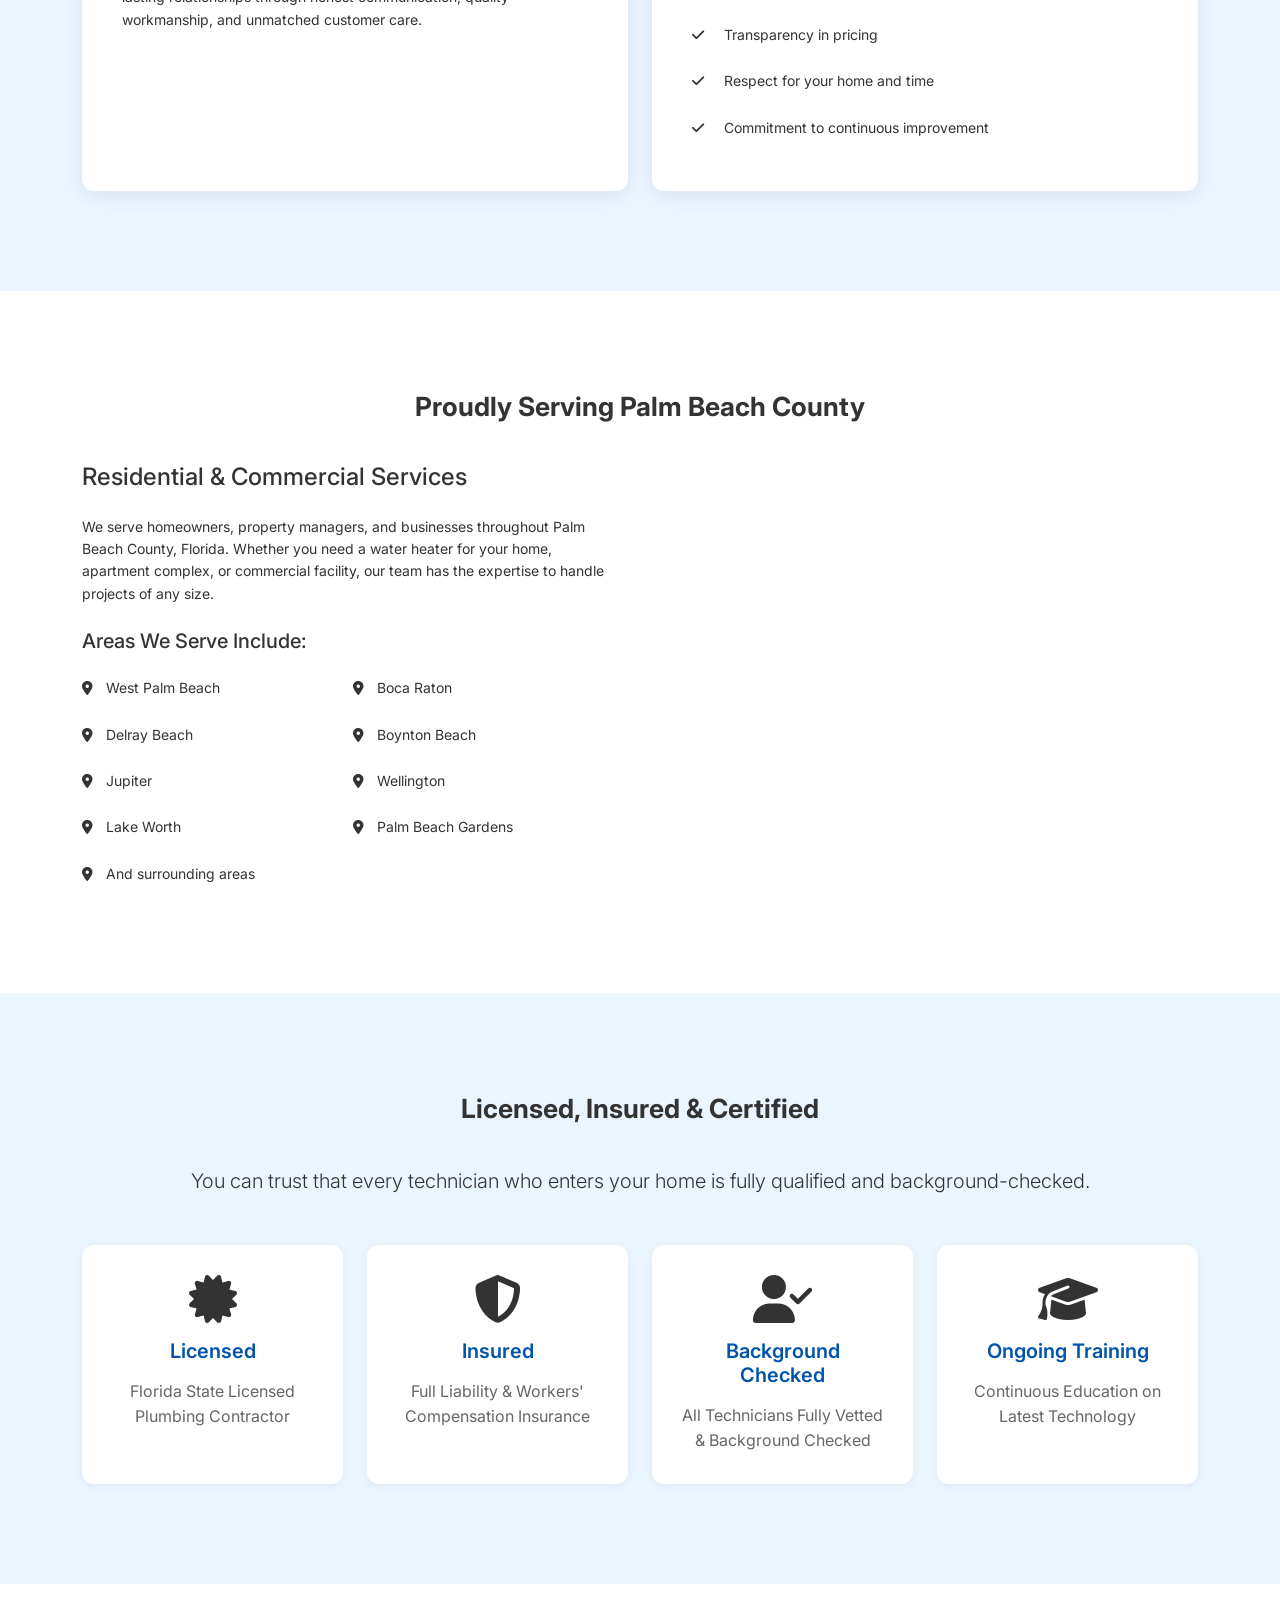
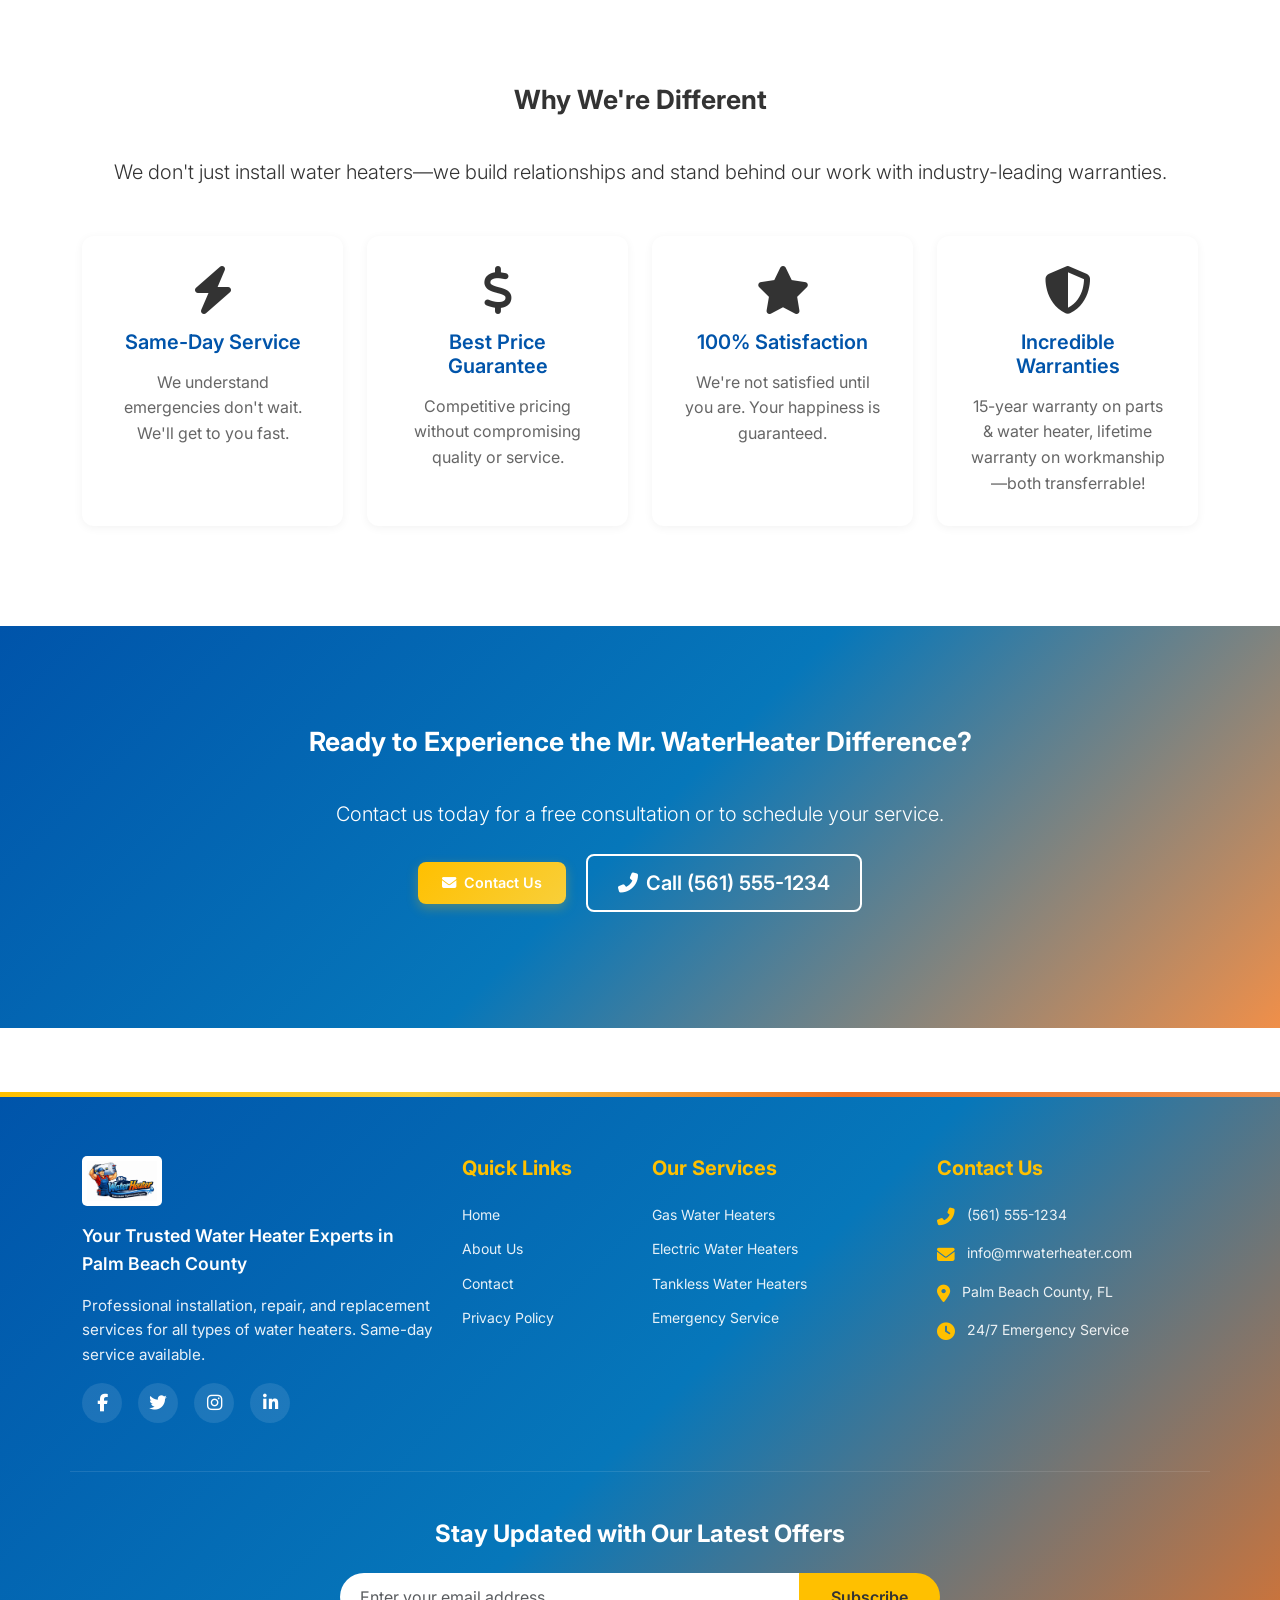
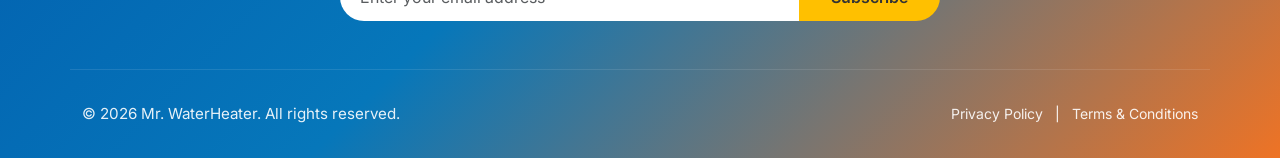
==== commit addb93bb: "finalize" ====
--- a/about.html
+++ b/about.html
@@ -69,7 +69,7 @@
     </nav>
 
     <!-- Page Hero -->
-    <section class="page-hero" style="background-image: linear-gradient(135deg, rgba(16, 24, 64, 0.88) 0%, rgba(0, 84, 170, 0.85) 50%, rgba(88, 28, 135, 0.80) 100%), url('assets/Water Heaters in Warehouse HD.png');">
+    <section class="page-hero" style="background-image: linear-gradient(135deg, rgba(0, 84, 170, 0.88) 0%, rgba(6, 119, 186, 0.85) 50%, rgba(238, 115, 37, 0.80) 100%), url('assets/Water Heaters in Warehouse HD.png');">
         <div class="container">
             <div class="row">
                 <div class="col-lg-8 mx-auto text-center">
--- a/css/style.css
+++ b/css/style.css
@@ -7,28 +7,28 @@
    ========================================== */
 :root {
     /* Primary Blues */
-    --primary-dark: #003B73;
+    --primary-dark: #0054AA;
     --primary: #0054AA;
     --primary-light: #0677BA;
     --primary-lighter: #7BADD7;
     --primary-lightest: #EBF5FF;
     
-    /* Modern Gradient Colors (inspired by ankar.ai) */
-    --gradient-dark: #101840;
-    --gradient-purple: #581C87;
+    /* Modern Gradient Colors */
+    --gradient-dark: #0054AA;
+    --gradient-purple: #0677BA;
     --gradient-blue: #0054AA;
     
     /* Accent Yellows/Golds */
-    --accent-primary: #FFB800;
-    --accent: #FFC933;
-    --accent-light: #FFD966;
-    --accent-lighter: #FFE999;
+    --accent-primary: #FFC000;
+    --accent: #F8CF3A;
+    --accent-light: #F8CF3A;
+    --accent-lighter: #F8CF3A;
     --accent-lightest: #FFF5DD;
     
     /* Accent Oranges */
-    --secondary: #FF6B35;
-    --secondary-light: #FF8856;
-    --secondary-lighter: #FFB599;
+    --secondary: #EE7325;
+    --secondary-light: #F08F49;
+    --secondary-lighter: #F08F49;
     --secondary-lightest: #FFE5DB;
     --secondary-bg: #FFF4F0;
     
@@ -59,6 +59,146 @@
     box-sizing: border-box;
 }
 
+/* ==========================================
+   Loading Screen - Plumbing Theme
+   ========================================== */
+.page-loader {
+    position: fixed;
+    top: 0;
+    left: 0;
+    width: 100%;
+    height: 100%;
+    background: linear-gradient(135deg, #0054AA 0%, #0677BA 50%, #EE7325 100%);
+    display: flex;
+    align-items: center;
+    justify-content: center;
+    z-index: 9999;
+    opacity: 1;
+    transition: opacity 0.5s ease, visibility 0.5s ease;
+}
+
+.page-loader.hidden {
+    opacity: 0;
+    visibility: hidden;
+    pointer-events: none;
+}
+
+.loader-content {
+    text-align: center;
+}
+
+/* Screwdriver & Screw Animation */
+.screwdriver-loader {
+    position: relative;
+    width: 80px;
+    height: 80px;
+    margin: 0 auto 1.5rem;
+}
+
+/* Screw */
+.screw {
+    position: absolute;
+    top: 50%;
+    left: 50%;
+    transform: translate(-50%, -50%);
+    width: 30px;
+    height: 30px;
+    background: #FFC000;
+    border-radius: 50%;
+    box-shadow: 0 0 0 3px rgba(255, 192, 0, 0.3);
+}
+
+.screw::before {
+    content: '';
+    position: absolute;
+    top: 50%;
+    left: 50%;
+    transform: translate(-50%, -50%);
+    width: 20px;
+    height: 2px;
+    background: #EE7325;
+}
+
+.screw::after {
+    content: '';
+    position: absolute;
+    top: 50%;
+    left: 50%;
+    transform: translate(-50%, -50%) rotate(90deg);
+    width: 20px;
+    height: 2px;
+    background: #EE7325;
+}
+
+/* Screwdriver */
+.screwdriver {
+    position: absolute;
+    top: 50%;
+    left: 50%;
+    width: 40px;
+    height: 60px;
+    transform-origin: center center;
+    animation: tightenScrew 2s ease-in-out infinite;
+}
+
+/* Screwdriver handle */
+.screwdriver::before {
+    content: '';
+    position: absolute;
+    top: -20px;
+    left: 50%;
+    transform: translateX(-50%);
+    width: 16px;
+    height: 25px;
+    background: linear-gradient(180deg, #EE7325, #F08F49);
+    border-radius: 8px 8px 2px 2px;
+}
+
+/* Screwdriver shaft */
+.screwdriver::after {
+    content: '';
+    position: absolute;
+    top: 5px;
+    left: 50%;
+    transform: translateX(-50%);
+    width: 4px;
+    height: 20px;
+    background: linear-gradient(180deg, #999, #666);
+    border-radius: 2px;
+}
+
+@keyframes tightenScrew {
+    0%, 100% {
+        transform: translate(-50%, -50%) rotate(0deg);
+    }
+    25% {
+        transform: translate(-50%, -50%) rotate(-90deg);
+    }
+    50% {
+        transform: translate(-50%, -50%) rotate(-180deg);
+    }
+    75% {
+        transform: translate(-50%, -50%) rotate(-270deg);
+    }
+}
+
+.loader-text {
+    color: white;
+    font-size: 1rem;
+    font-weight: 600;
+    letter-spacing: 0.5px;
+    animation: pulse 2s ease-in-out infinite;
+}
+
+@keyframes pulse {
+    0%, 100% {
+        opacity: 1;
+    }
+    50% {
+        opacity: 0.6;
+    }
+}
+
 body {
     font-family: var(--font-primary);
     font-size: var(--font-size-base);
@@ -102,37 +242,37 @@
 .btn-primary {
     background: linear-gradient(135deg, var(--accent-primary) 0%, var(--accent) 100%);
     border: none;
-    color: var(--gray-dark);
+    color: var(--white);
     padding: 0.65rem 1.5rem;
     font-weight: 600;
     font-size: 0.9rem;
     border-radius: 8px;
     transition: all 0.3s ease;
-    box-shadow: 0 4px 12px rgba(255, 184, 0, 0.3);
+    box-shadow: 0 4px 12px rgba(255, 192, 0, 0.3);
 }
 
 .btn-primary:hover {
     background: linear-gradient(135deg, var(--accent) 0%, var(--accent-primary) 100%);
     transform: translateY(-3px);
-    box-shadow: 0 6px 20px rgba(255, 184, 0, 0.4);
-    color: var(--gray-dark);
+    box-shadow: 0 6px 20px rgba(255, 192, 0, 0.4);
+    color: var(--white);
 }
 
 .btn-secondary {
-    background: linear-gradient(135deg, var(--primary) 0%, var(--primary-light) 100%);
+    background: linear-gradient(135deg, var(--secondary) 0%, var(--secondary-light) 100%);
     border: none;
     color: var(--white);
     padding: 12px 30px;
     font-weight: 600;
     border-radius: 8px;
     transition: all 0.3s ease;
-    box-shadow: 0 4px 12px rgba(0, 84, 170, 0.25);
+    box-shadow: 0 4px 12px rgba(238, 115, 37, 0.3);
 }
 
 .btn-secondary:hover {
-    background: linear-gradient(135deg, var(--primary-dark) 0%, var(--primary) 100%);
+    background: linear-gradient(135deg, var(--secondary-light) 0%, var(--secondary) 100%);
     transform: translateY(-3px);
-    box-shadow: 0 6px 20px rgba(0, 84, 170, 0.35);
+    box-shadow: 0 6px 20px rgba(238, 115, 37, 0.4);
     color: var(--white);
 }
 
@@ -162,11 +302,14 @@
     left: 0;
     right: 0;
     padding: 0.75rem 0;
-    transition: all 0.3s ease;
+    transition: all 0.4s cubic-bezier(0.4, 0, 0.2, 1);
     z-index: 1000;
-    background: var(--white);
-    border-bottom: 1px solid rgba(0, 0, 0, 0.06);
-    box-shadow: 0 2px 12px rgba(0, 0, 0, 0.03);
+    background: rgba(255, 255, 255, 0.95);
+    backdrop-filter: blur(20px);
+    -webkit-backdrop-filter: blur(20px);
+    border-bottom: 2px solid transparent;
+    border-image: linear-gradient(90deg, #0054AA 0%, #FFC000 50%, #EE7325 100%) 1;
+    box-shadow: 0 4px 24px rgba(0, 84, 170, 0.08), 0 0 1px rgba(0, 84, 170, 0.1);
 }
 
 .navbar .container {
@@ -220,88 +363,179 @@
 /* Navigation Links */
 .navbar-nav .nav-link {
     color: var(--gray-dark);
-    font-weight: 500;
+    font-weight: 600;
     padding: 0.5rem 0.9rem;
-    transition: all 0.3s ease;
+    transition: all 0.3s cubic-bezier(0.4, 0, 0.2, 1);
     position: relative;
     font-size: 0.875rem;
-    letter-spacing: -0.01em;
+    letter-spacing: 0.02em;
     line-height: 1.5;
+    overflow: hidden;
+}
+
+.navbar-nav .nav-link::before {
+    content: '';
+    position: absolute;
+    bottom: 0;
+    left: 50%;
+    width: 0;
+    height: 3px;
+    background: linear-gradient(90deg, #0054AA 0%, #FFC000 50%, #EE7325 100%);
+    transform: translateX(-50%);
+    transition: width 0.4s cubic-bezier(0.4, 0, 0.2, 1);
+    border-radius: 2px;
+}
+
+.navbar-nav .nav-link:hover::before,
+.navbar-nav .nav-link.active::before {
+    width: 80%;
 }
 
 .navbar-nav .nav-link:hover {
-    color: var(--gray-dark);
-    background: var(--gray-lightest);
+    color: var(--primary);
+    transform: translateY(-2px);
+}
+
+.navbar-nav .nav-link.active {
+    color: var(--primary);
+}
+
+.navbar-nav .nav-link::after {
+    content: '';
+    position: absolute;
+    top: 0;
+    left: 0;
+    width: 100%;
+    height: 100%;
+    background: linear-gradient(135deg, rgba(0, 84, 170, 0.05), rgba(255, 192, 0, 0.05));
+    opacity: 0;
+    transition: opacity 0.3s ease;
     border-radius: 8px;
-}
-
-.navbar-nav .nav-link.active {
-    color: var(--gray-dark);
-    background: var(--accent-lightest);
-    border-radius: 8px;
-}
-
-.navbar-nav .nav-link::after {
-    display: none;
+    z-index: -1;
+}
+
+.navbar-nav .nav-link:hover::after {
+    opacity: 1;
 }
 
 /* Dropdown Menu */
 .dropdown-menu {
-    border: 1px solid rgba(0, 0, 0, 0.08);
-    background: var(--white);
-    box-shadow: 0 12px 40px rgba(0, 0, 0, 0.12);
-    border-radius: 12px;
-    padding: 0.5rem;
-    margin-top: 0.5rem;
+    border: 2px solid transparent;
+    background: rgba(255, 255, 255, 0.98);
+    backdrop-filter: blur(20px);
+    -webkit-backdrop-filter: blur(20px);
+    box-shadow: 0 20px 60px rgba(0, 84, 170, 0.15), 0 0 0 1px rgba(0, 84, 170, 0.1);
+    border-radius: 16px;
+    padding: 0.75rem;
+    margin-top: 0.75rem;
+    animation: dropdownSlide 0.3s cubic-bezier(0.4, 0, 0.2, 1);
+    min-width: 240px;
+}
+
+@keyframes dropdownSlide {
+    from {
+        opacity: 0;
+        transform: translateY(-10px);
+    }
+    to {
+        opacity: 1;
+        transform: translateY(0);
+    }
 }
 
 .dropdown-item {
-    padding: 0.55rem 0.9rem;
+    padding: 0.65rem 1rem;
     color: var(--gray-dark);
-    transition: all 0.3s ease;
-    border-radius: 8px;
+    transition: all 0.3s cubic-bezier(0.4, 0, 0.2, 1);
+    border-radius: 10px;
     font-weight: 500;
     font-size: 0.875rem;
+    position: relative;
+    overflow: hidden;
+}
+
+.dropdown-item::before {
+    content: '';
+    position: absolute;
+    left: 0;
+    top: 50%;
+    transform: translateY(-50%);
+    width: 0;
+    height: 60%;
+    background: linear-gradient(90deg, #0054AA, #FFC000);
+    transition: width 0.3s ease;
+    border-radius: 0 4px 4px 0;
+}
+
+.dropdown-item:hover::before {
+    width: 4px;
 }
 
 .dropdown-item:hover {
-    background: var(--gray-lightest);
-    color: var(--gray-dark);
-    transform: translateX(4px);
+    background: linear-gradient(135deg, rgba(0, 84, 170, 0.08), rgba(255, 192, 0, 0.08));
+    color: var(--primary);
+    transform: translateX(8px);
+    padding-left: 1.25rem;
 }
 
 .dropdown-item.active {
-    background: var(--accent-lightest);
-    color: var(--gray-dark);
+    background: linear-gradient(135deg, rgba(255, 192, 0, 0.15), rgba(238, 115, 37, 0.15));
+    color: var(--primary);
+    font-weight: 600;
 }
 
 /* Phone Number */
 .phone-number {
     color: var(--gray-dark);
-    font-weight: 500;
+    font-weight: 600;
     text-decoration: none;
     font-size: 0.875rem;
     white-space: nowrap;
-    transition: all 0.3s ease;
+    transition: all 0.3s cubic-bezier(0.4, 0, 0.2, 1);
     padding: 0.5rem 0.9rem;
-    border-radius: 8px;
-    background: var(--gray-lightest);
+    border-radius: 10px;
+    background: linear-gradient(135deg, rgba(255, 192, 0, 0.1), rgba(238, 115, 37, 0.1));
+    border: 2px solid transparent;
+    background-clip: padding-box;
     display: inline-flex;
     align-items: center;
     flex-shrink: 0;
     min-width: fit-content;
+    position: relative;
+    overflow: hidden;
+}
+
+.phone-number::before {
+    content: '';
+    position: absolute;
+    inset: -2px;
+    background: linear-gradient(90deg, #FFC000, #EE7325);
+    border-radius: 10px;
+    z-index: -1;
+    opacity: 0;
+    transition: opacity 0.3s ease;
+}
+
+.phone-number:hover::before {
+    opacity: 1;
 }
 
 .phone-number:hover {
-    background: var(--gray-lighter);
-    color: var(--gray-dark);
-    transform: scale(1.02);
+    color: var(--white);
+    transform: translateY(-2px);
+    box-shadow: 0 6px 20px rgba(255, 192, 0, 0.3);
 }
 
 .phone-number i {
     color: var(--accent-primary);
     margin-right: 0.4rem;
     font-size: 0.875rem;
+    transition: all 0.3s ease;
+}
+
+.phone-number:hover i {
+    color: var(--white);
+    transform: rotate(20deg) scale(1.1);
 }
 
 /* Navbar Actions Container */
@@ -329,17 +563,40 @@
 /* CTA Button in Nav */
 .btn-nav-cta {
     padding: 0.5rem 1rem;
-    font-weight: 500;
+    font-weight: 600;
     white-space: nowrap;
     font-size: 0.875rem;
-    border-radius: 8px;
-    box-shadow: 0 2px 8px rgba(255, 184, 0, 0.2);
+    border-radius: 10px;
+    box-shadow: 0 4px 15px rgba(255, 192, 0, 0.3), 0 0 0 0 rgba(255, 192, 0, 0.5);
     display: inline-flex;
     align-items: center;
     flex-shrink: 0;
     margin: 0 !important;
     height: auto;
     line-height: 1.5;
+    position: relative;
+    overflow: hidden;
+    transition: all 0.4s cubic-bezier(0.4, 0, 0.2, 1);
+}
+
+.btn-nav-cta::before {
+    content: '';
+    position: absolute;
+    top: -2px;
+    left: -100%;
+    width: 100%;
+    height: 100%;
+    background: linear-gradient(90deg, transparent, rgba(255, 255, 255, 0.4), transparent);
+    transition: left 0.5s ease;
+}
+
+.btn-nav-cta:hover::before {
+    left: 100%;
+}
+
+.btn-nav-cta:hover {
+    transform: translateY(-3px);
+    box-shadow: 0 6px 25px rgba(255, 192, 0, 0.5), 0 0 0 4px rgba(255, 192, 0, 0.2);
 }
 
 /* Smaller Desktop Adjustments */
@@ -481,29 +738,37 @@
     overflow: hidden;
     margin-bottom: 0;
     margin-top: 0;
+    background: linear-gradient(135deg, #0054AA 0%, #0677BA 50%, #EE7325 100%);
 }
 
 /* Video Background */
 .hero-video {
     position: absolute;
-    top: 0;
-    left: 0;
-    width: 100%;
-    height: 100%;
+    top: 60%;
+    left: 50%;
+    transform: translate(-50%, -50%);
+    min-width: 100%;
+    min-height: 100%;
+    width: auto;
+    height: auto;
     z-index: 1;
     object-fit: cover;
-    object-position: center center;
-}
-
-/* Overlay - Modern subtle gradient inspired by ankar.ai */
+    object-position: center top;
+    transition: filter 0.5s ease;
+    opacity: 1;
+}
+
+/* Overlay */
 .hero-overlay {
     position: absolute;
     top: 0;
     left: 0;
     width: 100%;
     height: 100%;
-    background: linear-gradient(135deg, rgba(16, 24, 64, 0.55) 0%, rgba(0, 84, 170, 0.35) 50%, rgba(88, 28, 135, 0.25) 100%);
+    background: transparent;
     z-index: 2;
+    transition: backdrop-filter 0.5s ease;
+    pointer-events: none;
 }
 
 /* Hero Content */
@@ -522,6 +787,12 @@
     text-shadow: 2px 2px 8px rgba(0, 0, 0, 0.4);
     line-height: 1.2;
     letter-spacing: -0.5px;
+    text-align: left;
+    background: linear-gradient(135deg, rgba(255, 192, 0, 0.9), rgba(248, 207, 58, 0.85));
+    padding: 1.5rem 2rem;
+    border-radius: 12px;
+    display: inline-block;
+    box-shadow: 0 4px 15px rgba(255, 192, 0, 0.3);
 }
 
 .hero-subtitle {
@@ -530,11 +801,17 @@
     color: var(--white);
     margin-bottom: 2rem;
     text-shadow: 1px 1px 3px rgba(0, 0, 0, 0.3);
+    text-align: left;
+    background: linear-gradient(135deg, rgba(255, 192, 0, 0.9), rgba(248, 207, 58, 0.85));
+    padding: 1rem 2rem;
+    border-radius: 10px;
+    display: inline-block;
+    box-shadow: 0 4px 15px rgba(255, 192, 0, 0.3);
 }
 
 .hero-buttons {
     display: flex;
-    justify-content: center;
+    justify-content: flex-start;
     align-items: center;
     flex-wrap: wrap;
     gap: 1.25rem;
@@ -549,9 +826,21 @@
     transition: all 0.4s cubic-bezier(0.4, 0, 0.2, 1);
 }
 
+/* Blur background when hovering over buttons */
+.hero-buttons .btn:hover ~ .hero-video,
+.hero-section:has(.hero-buttons .btn:hover) .hero-video {
+    filter: blur(8px);
+}
+
+.hero-buttons .btn:hover ~ .hero-overlay,
+.hero-section:has(.hero-buttons .btn:hover) .hero-overlay {
+    backdrop-filter: blur(5px);
+}
+
 .hero-buttons .btn:hover {
-    transform: translateY(-3px);
+    transform: translateY(-3px) scale(1.05);
     box-shadow: 0 8px 25px rgba(0, 0, 0, 0.35);
+    z-index: 10;
 }
 
 .hero-buttons .btn-primary:hover {
@@ -719,7 +1008,7 @@
    5 Key Points Banner
    ========================================== */
 .key-points-banner {
-    background: linear-gradient(135deg, #101840 0%, #0054AA 40%, #581C87 100%);
+    background: linear-gradient(135deg, #0054AA 0%, #0677BA 50%, #EE7325 100%);
     color: var(--white);
     padding: 3rem 0;
     margin-bottom: 0;
@@ -757,15 +1046,26 @@
     align-items: center;
     justify-content: center;
     margin: 0 auto 1rem;
-    box-shadow: 0 8px 25px rgba(255, 184, 0, 0.4);
+    box-shadow: 0 8px 25px rgba(255, 192, 0, 0.4);
     transition: all 0.3s ease;
     border: 3px solid rgba(255, 255, 255, 0.3);
+    animation: iconGlow 3s ease-in-out infinite;
+}
+
+@keyframes iconGlow {
+    0%, 100% {
+        box-shadow: 0 8px 25px rgba(255, 192, 0, 0.4);
+    }
+    50% {
+        box-shadow: 0 8px 35px rgba(255, 192, 0, 0.6), 0 0 15px rgba(255, 192, 0, 0.3);
+    }
 }
 
 .key-point-item:hover .key-point-icon {
     transform: scale(1.15) rotate(5deg);
-    box-shadow: 0 12px 35px rgba(255, 184, 0, 0.6);
+    box-shadow: 0 12px 35px rgba(255, 192, 0, 0.6);
     border-color: rgba(255, 255, 255, 0.6);
+    animation: none;
 }
 
 .key-point-icon i {
@@ -871,18 +1171,29 @@
     align-items: center;
     justify-content: center;
     margin-bottom: 1.5rem;
-    box-shadow: 0 6px 20px rgba(255, 184, 0, 0.35);
-    transition: all 0.3s ease;
+    box-shadow: 0 6px 20px rgba(255, 192, 0, 0.35);
+    transition: all 0.4s cubic-bezier(0.4, 0, 0.2, 1);
+    animation: iconFloat 4s ease-in-out infinite;
+}
+
+@keyframes iconFloat {
+    0%, 100% {
+        transform: translateY(0);
+    }
+    50% {
+        transform: translateY(-8px);
+    }
 }
 
 .feature-box:hover .feature-icon {
-    transform: scale(1.1);
-    box-shadow: 0 10px 30px rgba(255, 184, 0, 0.5);
+    transform: scale(1.15) rotate(-5deg);
+    box-shadow: 0 10px 30px rgba(255, 192, 0, 0.5);
+    animation: none;
 }
 
 .feature-icon i {
     font-size: 2rem;
-    color: var(--gray-dark);
+    color: var(--white);
     font-weight: 900;
 }
 
@@ -952,7 +1263,7 @@
 .author-avatar {
     width: 60px;
     height: 60px;
-    background: linear-gradient(135deg, var(--primary) 0%, var(--primary-light) 100%);
+    background: linear-gradient(135deg, var(--primary) 0%, var(--secondary) 100%);
     border-radius: 50%;
     display: flex;
     align-items: center;
@@ -1001,7 +1312,7 @@
    Quote Form Section
    ========================================== */
 .quote-form-section {
-    background: linear-gradient(135deg, var(--primary-dark) 0%, var(--primary) 100%);
+    background: linear-gradient(135deg, var(--primary) 0%, var(--primary-light) 50%, var(--secondary) 100%);
     color: var(--white);
 }
 
@@ -1121,21 +1432,32 @@
 .service-icon {
     width: 75px;
     height: 75px;
-    background: linear-gradient(135deg, var(--primary) 0%, var(--primary-light) 100%);
+    background: linear-gradient(135deg, var(--accent-primary) 0%, var(--accent) 100%);
     border-radius: 50%;
     display: flex;
     align-items: center;
     justify-content: center;
     margin-bottom: 1.25rem;
     transition: all 0.4s ease;
-    box-shadow: 0 6px 20px rgba(0, 84, 170, 0.3);
+    box-shadow: 0 6px 20px rgba(255, 192, 0, 0.3);
     border: 3px solid rgba(255, 255, 255, 0.8);
+    animation: iconBounce 5s ease-in-out infinite;
+}
+
+@keyframes iconBounce {
+    0%, 100% {
+        transform: translateY(0) scale(1);
+    }
+    50% {
+        transform: translateY(-10px) scale(1.05);
+    }
 }
 
 .service-card:hover .service-icon {
-    background: linear-gradient(135deg, var(--accent-primary) 0%, var(--accent) 100%);
+    background: linear-gradient(135deg, var(--secondary) 0%, var(--secondary-light) 100%);
     transform: rotate(360deg) scale(1.1);
-    box-shadow: 0 10px 30px rgba(255, 184, 0, 0.5);
+    box-shadow: 0 10px 30px rgba(238, 115, 37, 0.5);
+    animation: none;
 }
 
 .service-icon i {
@@ -1237,11 +1559,18 @@
 
 .badge-content i {
     font-size: 2rem;
+    color: var(--gray-dark);
+    transition: transform 0.3s ease;
+}
+
+.about-badge:hover .badge-content i {
+    transform: rotate(360deg) scale(1.1);
 }
 
 .badge-content span {
     font-size: 1.1rem;
     font-weight: 700;
+    color: var(--gray-dark);
 }
 
 @media (max-width: 991px) {
@@ -1383,7 +1712,7 @@
     visibility: hidden;
     transition: all 0.3s ease;
     z-index: 999;
-    box-shadow: 0 5px 20px rgba(0, 0, 0, 0.2);
+    box-shadow: 0 5px 20px rgba(0, 84, 170, 0.3);
 }
 
 .back-to-top.show {
@@ -1401,7 +1730,7 @@
    Footer
    ========================================== */
 .footer {
-    background: linear-gradient(135deg, var(--primary-dark) 0%, var(--primary) 50%, var(--primary-light) 100%);
+    background: linear-gradient(135deg, var(--primary) 0%, var(--primary-light) 50%, var(--secondary) 100%);
     color: var(--white);
     padding-top: 4rem;
     margin-top: 4rem;
@@ -1416,7 +1745,7 @@
     left: 0;
     right: 0;
     height: 5px;
-    background: linear-gradient(90deg, var(--accent-primary) 0%, var(--accent) 50%, var(--secondary) 100%);
+    background: linear-gradient(90deg, var(--accent-primary) 0%, var(--accent) 33%, var(--secondary) 66%, var(--secondary-light) 100%);
 }
 
 .footer-content {
@@ -1658,7 +1987,7 @@
     left: 0;
     right: 0;
     bottom: 0;
-    background: linear-gradient(135deg, rgba(16, 24, 64, 0.88) 0%, rgba(0, 84, 170, 0.85) 50%, rgba(88, 28, 135, 0.80) 100%);
+    background: linear-gradient(135deg, rgba(0, 84, 170, 0.88) 0%, rgba(6, 119, 186, 0.85) 50%, rgba(238, 115, 37, 0.80) 100%);
     z-index: 1;
 }
 
@@ -1742,22 +2071,42 @@
 .benefit-icon {
     width: 80px;
     height: 80px;
-    background: linear-gradient(135deg, var(--accent-primary), var(--accent-secondary));
+    background: linear-gradient(135deg, var(--accent-primary), var(--accent));
     border-radius: 50%;
     display: flex;
     align-items: center;
     justify-content: center;
     margin: 0 auto 1.5rem;
-    transition: transform 0.3s ease;
+    transition: all 0.4s cubic-bezier(0.4, 0, 0.2, 1);
+    box-shadow: 0 6px 20px rgba(255, 192, 0, 0.35);
+    animation: iconPulseGlow 4s ease-in-out infinite;
+}
+
+@keyframes iconPulseGlow {
+    0%, 100% {
+        box-shadow: 0 6px 20px rgba(255, 192, 0, 0.35);
+        transform: scale(1);
+    }
+    50% {
+        box-shadow: 0 8px 30px rgba(255, 192, 0, 0.5);
+        transform: scale(1.05);
+    }
 }
 
 .benefit-card:hover .benefit-icon {
-    transform: scale(1.1);
+    transform: scale(1.15) rotate(-10deg);
+    box-shadow: 0 10px 35px rgba(255, 192, 0, 0.6);
+    animation: none;
 }
 
 .benefit-icon i {
     font-size: 2rem;
     color: white;
+    transition: transform 0.3s ease;
+}
+
+.benefit-card:hover .benefit-icon i {
+    transform: scale(1.1);
 }
 
 .benefit-card h4 {
@@ -1796,14 +2145,30 @@
 
 .service-detail-card i {
     font-size: 3rem;
-    color: var(--primary-color);
+    color: var(--accent-primary);
     margin-bottom: 1.5rem;
     display: block;
-    transition: color 0.3s ease;
+    transition: all 0.4s cubic-bezier(0.4, 0, 0.2, 1);
+    animation: iconSwing 5s ease-in-out infinite;
+}
+
+@keyframes iconSwing {
+    0%, 100% {
+        transform: rotate(0deg) scale(1);
+    }
+    25% {
+        transform: rotate(-5deg) scale(1.05);
+    }
+    75% {
+        transform: rotate(5deg) scale(1.05);
+    }
 }
 
 .service-detail-card:hover i {
-    color: var(--accent-primary);
+    color: var(--secondary);
+    transform: scale(1.2) rotate(10deg);
+    animation: none;
+    filter: drop-shadow(0 8px 15px rgba(238, 115, 37, 0.4));
 }
 
 .service-detail-card h3 {
@@ -2029,7 +2394,7 @@
 /* Why Choose CTA Section */
 .why-choose-cta-section {
     padding: 100px 0;
-    background: linear-gradient(135deg, var(--primary-dark), var(--primary-color));
+    background: linear-gradient(135deg, var(--primary) 0%, var(--primary-light) 50%, var(--secondary) 100%);
     color: white;
 }
 
@@ -2126,7 +2491,7 @@
 }
 
 .about-cta-section {
-    background: linear-gradient(135deg, var(--primary-dark), var(--primary-color));
+    background: linear-gradient(135deg, var(--primary) 0%, var(--primary-light) 50%, var(--secondary-light) 100%);
     color: white;
 }
 
@@ -2271,7 +2636,7 @@
    =========================== */
 
 .emergency-banner {
-    background: linear-gradient(135deg, var(--accent-tertiary), var(--accent-quaternary));
+    background: linear-gradient(135deg, var(--accent-primary) 0%, var(--secondary) 100%);
     color: white;
     padding: 30px 0;
     margin-top: 80px;
@@ -2289,7 +2654,7 @@
 
 .emergency-banner .btn-light {
     background: white;
-    color: var(--accent-tertiary);
+    color: var(--secondary);
     font-weight: 600;
 }
 
@@ -2342,17 +2707,38 @@
 .info-icon {
     width: 60px;
     height: 60px;
-    background: linear-gradient(135deg, var(--primary-color), var(--secondary-color));
+    background: linear-gradient(135deg, var(--accent-primary), var(--accent));
     border-radius: 50%;
     display: flex;
     align-items: center;
     justify-content: center;
     flex-shrink: 0;
+    transition: all 0.4s cubic-bezier(0.4, 0, 0.2, 1);
+    animation: iconPulse 3s ease-in-out infinite;
+}
+
+.info-icon:hover {
+    transform: scale(1.1) rotate(5deg);
+    box-shadow: 0 8px 25px rgba(255, 192, 0, 0.4);
+}
+
+@keyframes iconPulse {
+    0%, 100% {
+        box-shadow: 0 0 0 0 rgba(255, 192, 0, 0.4);
+    }
+    50% {
+        box-shadow: 0 0 0 10px rgba(255, 192, 0, 0);
+    }
 }
 
 .info-icon i {
     font-size: 1.5rem;
     color: white;
+    transition: transform 0.3s ease;
+}
+
+.info-icon:hover i {
+    transform: scale(1.15);
 }
 
 .info-content h4 {
